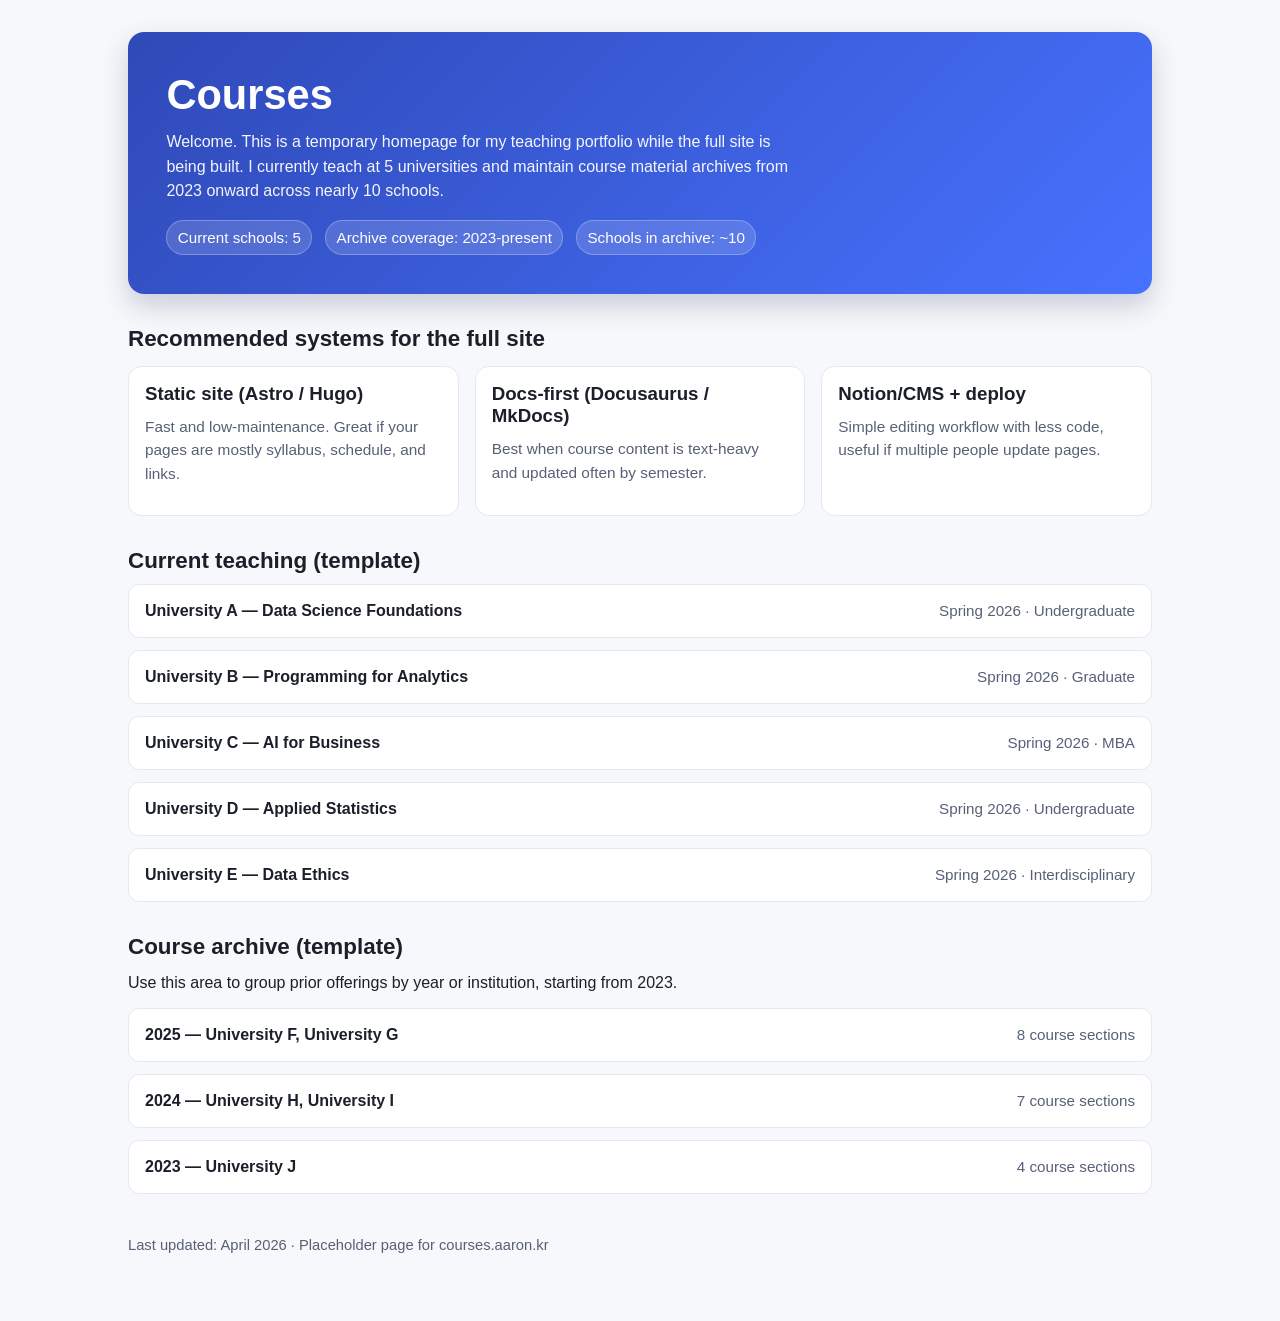
==== index.html @ be7c3bc1 "feat: add basic courses homepage placeholder Agent-Logs-Url: https://github.com/aaron-kr/courses.aar" ====
<!doctype html>
<html lang="en">
<head>
  <meta charset="utf-8" />
  <meta name="viewport" content="width=device-width, initial-scale=1" />
  <title>Courses | Aaron</title>
  <style>
    :root {
      --bg: #f7f8fb;
      --card: #ffffff;
      --text: #1b1f2a;
      --muted: #576076;
      --accent: #3455db;
      --border: #e4e8f1;
    }

    * { box-sizing: border-box; }

    body {
      margin: 0;
      font-family: Inter, -apple-system, BlinkMacSystemFont, "Segoe UI", Roboto, sans-serif;
      background: var(--bg);
      color: var(--text);
      line-height: 1.55;
    }

    .container {
      width: min(1024px, 92%);
      margin: 0 auto;
      padding: 2rem 0 4rem;
    }

    .hero {
      background: linear-gradient(135deg, #2f49b7, #4772ff);
      color: #fff;
      border-radius: 1rem;
      padding: 2.4rem;
      box-shadow: 0 12px 28px rgba(22, 35, 88, 0.2);
    }

    h1, h2, h3 { line-height: 1.2; margin: 0 0 0.6rem; }
    h1 { font-size: clamp(1.8rem, 4vw, 2.6rem); }
    h2 { margin-top: 2rem; font-size: 1.4rem; }
    p { margin: 0.4rem 0 0.8rem; }

    .hero p { max-width: 70ch; opacity: 0.95; }

    .meta {
      margin-top: 1rem;
      display: flex;
      flex-wrap: wrap;
      gap: 0.8rem;
      font-size: 0.95rem;
    }

    .badge {
      padding: 0.3rem 0.65rem;
      background: rgba(255, 255, 255, 0.15);
      border: 1px solid rgba(255, 255, 255, 0.25);
      border-radius: 999px;
    }

    .grid {
      display: grid;
      grid-template-columns: repeat(auto-fit, minmax(230px, 1fr));
      gap: 1rem;
      margin-top: 0.8rem;
    }

    .card {
      background: var(--card);
      border: 1px solid var(--border);
      border-radius: 0.85rem;
      padding: 1rem;
    }

    .card p { color: var(--muted); font-size: 0.96rem; }

    .course-list {
      list-style: none;
      margin: 0;
      padding: 0;
      display: grid;
      gap: 0.75rem;
    }

    .course-list li {
      padding: 0.85rem 1rem;
      border: 1px solid var(--border);
      border-radius: 0.7rem;
      background: #fff;
      display: flex;
      justify-content: space-between;
      gap: 0.8rem;
      flex-wrap: wrap;
    }

    .course-title {
      font-weight: 600;
      color: var(--text);
    }

    .course-meta {
      color: var(--muted);
      font-size: 0.95rem;
    }

    footer {
      margin-top: 2.5rem;
      color: var(--muted);
      font-size: 0.92rem;
    }
  </style>
</head>
<body>
  <main class="container">
    <section class="hero">
      <h1>Courses</h1>
      <p>
        Welcome. This is a temporary homepage for my teaching portfolio while the full site is being built.
        I currently teach at 5 universities and maintain course material archives from 2023 onward across nearly 10 schools.
      </p>
      <div class="meta" aria-label="Site summary">
        <span class="badge">Current schools: 5</span>
        <span class="badge">Archive coverage: 2023-present</span>
        <span class="badge">Schools in archive: ~10</span>
      </div>
    </section>

    <section>
      <h2>Recommended systems for the full site</h2>
      <div class="grid">
        <article class="card">
          <h3>Static site (Astro / Hugo)</h3>
          <p>Fast and low-maintenance. Great if your pages are mostly syllabus, schedule, and links.</p>
        </article>
        <article class="card">
          <h3>Docs-first (Docusaurus / MkDocs)</h3>
          <p>Best when course content is text-heavy and updated often by semester.</p>
        </article>
        <article class="card">
          <h3>Notion/CMS + deploy</h3>
          <p>Simple editing workflow with less code, useful if multiple people update pages.</p>
        </article>
      </div>
    </section>

    <section>
      <h2>Current teaching (template)</h2>
      <ul class="course-list">
        <li>
          <div class="course-title">University A — Data Science Foundations</div>
          <div class="course-meta">Spring 2026 · Undergraduate</div>
        </li>
        <li>
          <div class="course-title">University B — Programming for Analytics</div>
          <div class="course-meta">Spring 2026 · Graduate</div>
        </li>
        <li>
          <div class="course-title">University C — AI for Business</div>
          <div class="course-meta">Spring 2026 · MBA</div>
        </li>
        <li>
          <div class="course-title">University D — Applied Statistics</div>
          <div class="course-meta">Spring 2026 · Undergraduate</div>
        </li>
        <li>
          <div class="course-title">University E — Data Ethics</div>
          <div class="course-meta">Spring 2026 · Interdisciplinary</div>
        </li>
      </ul>
    </section>

    <section>
      <h2>Course archive (template)</h2>
      <p>Use this area to group prior offerings by year or institution, starting from 2023.</p>
      <ul class="course-list">
        <li>
          <div class="course-title">2025 — University F, University G</div>
          <div class="course-meta">8 course sections</div>
        </li>
        <li>
          <div class="course-title">2024 — University H, University I</div>
          <div class="course-meta">7 course sections</div>
        </li>
        <li>
          <div class="course-title">2023 — University J</div>
          <div class="course-meta">4 course sections</div>
        </li>
      </ul>
    </section>

    <footer>
      Last updated: April 2026 · Placeholder page for courses.aaron.kr
    </footer>
  </main>
</body>
</html>
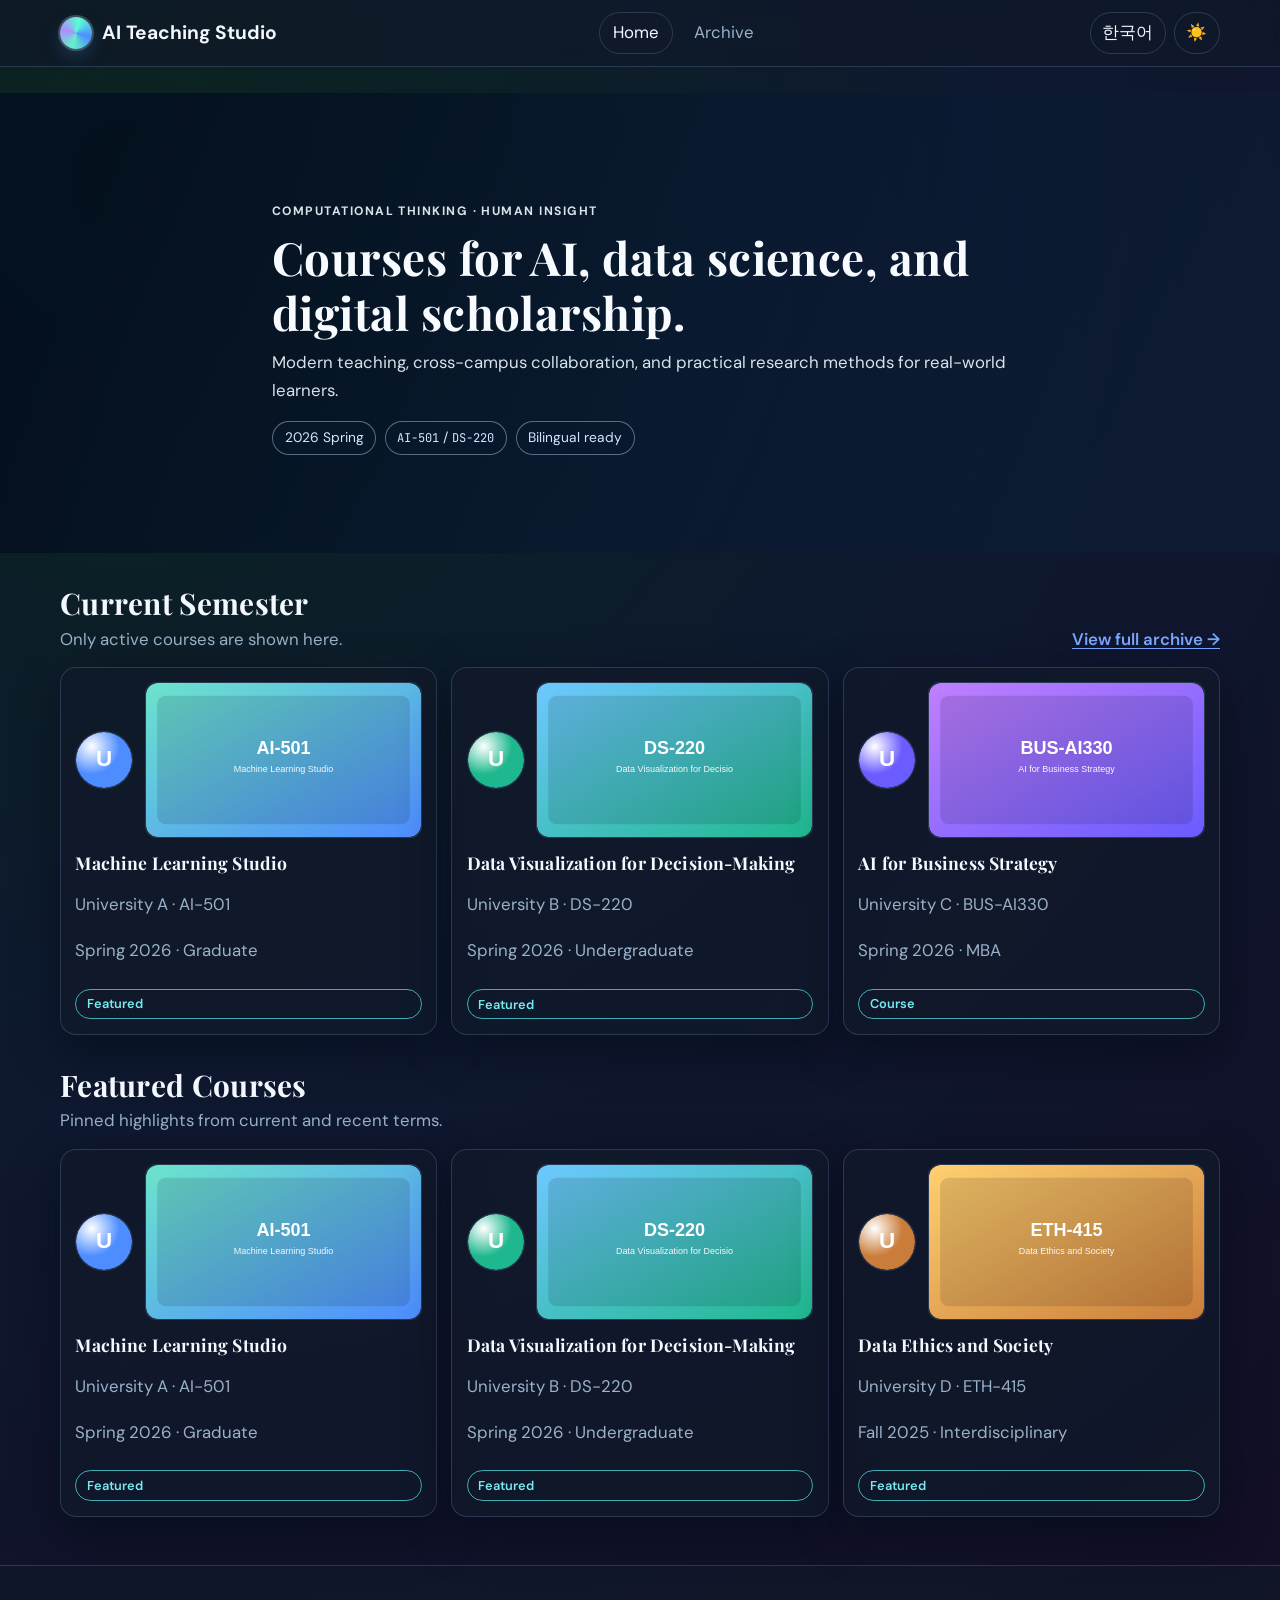
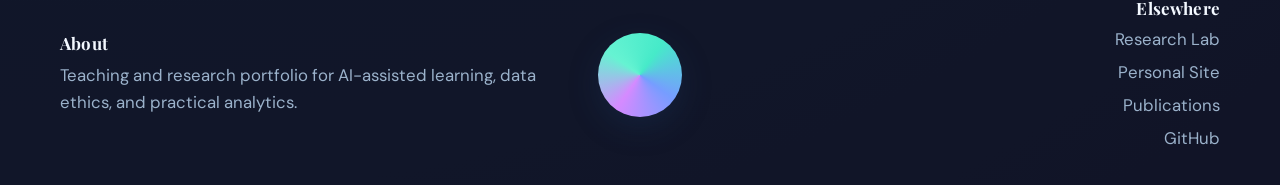
==== commit e561c2b6: "Redesign homepage hero, course layouts, mobile nav, and footer alignment Agent-Logs-Url: https://git" ====
--- a/index.html
+++ b/index.html
@@ -3,196 +3,98 @@
 <head>
   <meta charset="utf-8" />
   <meta name="viewport" content="width=device-width, initial-scale=1" />
-  <title>Courses | Aaron</title>
-  <style>
-    :root {
-      --bg: #f7f8fb;
-      --card: #ffffff;
-      --text: #1b1f2a;
-      --muted: #576076;
-      --accent: #3455db;
-      --border: #e4e8f1;
-    }
+  <title>AI Teaching Studio · Home</title>
+  <link rel="preconnect" href="https://fonts.googleapis.com" />
+  <link rel="preconnect" href="https://fonts.gstatic.com" crossorigin />
+  <link href="https://fonts.googleapis.com/css2?family=DM+Sans:wght@400;500;700&family=JetBrains+Mono:wght@400;600&family=Playfair+Display:wght@600;700&family=Pretendard:wght@400;500;700&display=swap" rel="stylesheet" />
+  <link rel="stylesheet" href="./styles.css" />
+</head>
+<body data-page="home" data-title-en="AI Teaching Studio · Home" data-title-ko="AI Teaching Studio · 홈">
+  <header class="site-header">
+    <div class="container nav-shell">
+      <a class="brand" href="./index.html" aria-label="Home">
+        <span class="logo-orb" aria-hidden="true"></span>
+        <span class="brand-text">AI Teaching Studio</span>
+      </a>
+      <button id="nav-toggle" class="nav-toggle" type="button" aria-expanded="false" aria-controls="primary-nav">
+        ☰ <span data-en="Menu" data-ko="메뉴">Menu</span>
+      </button>
+      <nav id="primary-nav" class="nav-menu" aria-label="Primary navigation">
+        <a class="is-active" href="./index.html" data-en="Home" data-ko="홈">Home</a>
+        <a href="./archive.html" data-en="Archive" data-ko="아카이브">Archive</a>
+      </nav>
+      <div class="toggles">
+        <button id="lang-toggle" class="icon-btn" type="button" aria-label="Toggle language">한국어</button>
+        <button id="theme-toggle" class="icon-btn" type="button" aria-label="Toggle color theme">🌙</button>
+      </div>
+    </div>
+  </header>
 
-    * { box-sizing: border-box; }
-
-    body {
-      margin: 0;
-      font-family: Inter, -apple-system, BlinkMacSystemFont, "Segoe UI", Roboto, sans-serif;
-      background: var(--bg);
-      color: var(--text);
-      line-height: 1.55;
-    }
-
-    .container {
-      width: min(1024px, 92%);
-      margin: 0 auto;
-      padding: 2rem 0 4rem;
-    }
-
-    .hero {
-      background: linear-gradient(135deg, #2f49b7, #4772ff);
-      color: #fff;
-      border-radius: 1rem;
-      padding: 2.4rem;
-      box-shadow: 0 12px 28px rgba(22, 35, 88, 0.2);
-    }
-
-    h1, h2, h3 { line-height: 1.2; margin: 0 0 0.6rem; }
-    h1 { font-size: clamp(1.8rem, 4vw, 2.6rem); }
-    h2 { margin-top: 2rem; font-size: 1.4rem; }
-    p { margin: 0.4rem 0 0.8rem; }
-
-    .hero p { max-width: 70ch; opacity: 0.95; }
-
-    .meta {
-      margin-top: 1rem;
-      display: flex;
-      flex-wrap: wrap;
-      gap: 0.8rem;
-      font-size: 0.95rem;
-    }
-
-    .badge {
-      padding: 0.3rem 0.65rem;
-      background: rgba(255, 255, 255, 0.15);
-      border: 1px solid rgba(255, 255, 255, 0.25);
-      border-radius: 999px;
-    }
-
-    .grid {
-      display: grid;
-      grid-template-columns: repeat(auto-fit, minmax(230px, 1fr));
-      gap: 1rem;
-      margin-top: 0.8rem;
-    }
-
-    .card {
-      background: var(--card);
-      border: 1px solid var(--border);
-      border-radius: 0.85rem;
-      padding: 1rem;
-    }
-
-    .card p { color: var(--muted); font-size: 0.96rem; }
-
-    .course-list {
-      list-style: none;
-      margin: 0;
-      padding: 0;
-      display: grid;
-      gap: 0.75rem;
-    }
-
-    .course-list li {
-      padding: 0.85rem 1rem;
-      border: 1px solid var(--border);
-      border-radius: 0.7rem;
-      background: #fff;
-      display: flex;
-      justify-content: space-between;
-      gap: 0.8rem;
-      flex-wrap: wrap;
-    }
-
-    .course-title {
-      font-weight: 600;
-      color: var(--text);
-    }
-
-    .course-meta {
-      color: var(--muted);
-      font-size: 0.95rem;
-    }
-
-    footer {
-      margin-top: 2.5rem;
-      color: var(--muted);
-      font-size: 0.92rem;
-    }
-  </style>
-</head>
-<body>
-  <main class="container">
-    <section class="hero">
-      <h1>Courses</h1>
-      <p>
-        Welcome. This is a temporary homepage for my teaching portfolio while the full site is being built.
-        I currently teach at 5 universities and maintain course material archives from 2023 onward across nearly 10 schools.
-      </p>
-      <div class="meta" aria-label="Site summary">
-        <span class="badge">Current schools: 5</span>
-        <span class="badge">Archive coverage: 2023-present</span>
-        <span class="badge">Schools in archive: ~10</span>
+  <main>
+    <section class="hero hero-home">
+      <div class="container hero-copy">
+        <p class="eyebrow" data-en="Computational Thinking · Human Insight" data-ko="계산적 사고 · 인간 중심 통찰">Computational Thinking · Human Insight</p>
+        <h1 data-en="Courses for AI, data science, and digital scholarship." data-ko="AI, 데이터 사이언스, 디지털 학문을 위한 강의.">
+          Courses for AI, data science, and digital scholarship.
+        </h1>
+        <p data-en="Modern teaching, cross-campus collaboration, and practical research methods for real-world learners."
+           data-ko="현대적 수업 설계, 캠퍼스 간 협업, 실전형 연구 방법을 기반으로 학습자를 위한 수업을 제공합니다.">
+          Modern teaching, cross-campus collaboration, and practical research methods for real-world learners.
+        </p>
+        <div class="badge-row" aria-label="Site summary">
+          <span class="badge">2026 Spring</span>
+          <span class="badge"><code>AI-501</code> / <code>DS-220</code></span>
+          <span class="badge" data-en="Bilingual ready" data-ko="한·영 지원">Bilingual ready</span>
+        </div>
       </div>
     </section>
 
-    <section>
-      <h2>Recommended systems for the full site</h2>
-      <div class="grid">
-        <article class="card">
-          <h3>Static site (Astro / Hugo)</h3>
-          <p>Fast and low-maintenance. Great if your pages are mostly syllabus, schedule, and links.</p>
-        </article>
-        <article class="card">
-          <h3>Docs-first (Docusaurus / MkDocs)</h3>
-          <p>Best when course content is text-heavy and updated often by semester.</p>
-        </article>
-        <article class="card">
-          <h3>Notion/CMS + deploy</h3>
-          <p>Simple editing workflow with less code, useful if multiple people update pages.</p>
-        </article>
+    <div class="container">
+    <section class="section-head">
+      <div>
+        <h2 data-en="Current Semester" data-ko="이번 학기 강의">Current Semester</h2>
+        <p data-en="Only active courses are shown here." data-ko="현재 운영 중인 강의만 표시합니다.">Only active courses are shown here.</p>
+      </div>
+      <a class="text-link" href="./archive.html" data-en="View full archive →" data-ko="전체 아카이브 보기 →">View full archive →</a>
+    </section>
+    <section id="current-courses" class="course-grid" aria-live="polite"></section>
+
+    <section class="section-head">
+      <div>
+        <h2 data-en="Featured Courses" data-ko="추천 강의">Featured Courses</h2>
+        <p data-en="Pinned highlights from current and recent terms." data-ko="현재/최근 학기에서 추천으로 고정한 강의입니다.">
+          Pinned highlights from current and recent terms.
+        </p>
       </div>
     </section>
+    <section id="featured-courses" class="course-grid" aria-live="polite"></section>
+    </div>
+  </main>
 
-    <section>
-      <h2>Current teaching (template)</h2>
-      <ul class="course-list">
-        <li>
-          <div class="course-title">University A — Data Science Foundations</div>
-          <div class="course-meta">Spring 2026 · Undergraduate</div>
-        </li>
-        <li>
-          <div class="course-title">University B — Programming for Analytics</div>
-          <div class="course-meta">Spring 2026 · Graduate</div>
-        </li>
-        <li>
-          <div class="course-title">University C — AI for Business</div>
-          <div class="course-meta">Spring 2026 · MBA</div>
-        </li>
-        <li>
-          <div class="course-title">University D — Applied Statistics</div>
-          <div class="course-meta">Spring 2026 · Undergraduate</div>
-        </li>
-        <li>
-          <div class="course-title">University E — Data Ethics</div>
-          <div class="course-meta">Spring 2026 · Interdisciplinary</div>
-        </li>
-      </ul>
-    </section>
+  <footer class="site-footer">
+    <div class="container footer-grid">
+      <div>
+        <h3 data-en="About" data-ko="소개">About</h3>
+        <p data-en="Teaching and research portfolio for AI-assisted learning, data ethics, and practical analytics."
+           data-ko="AI 기반 학습, 데이터 윤리, 실무 분석을 위한 강의·연구 포트폴리오입니다.">
+          Teaching and research portfolio for AI-assisted learning, data ethics, and practical analytics.
+        </p>
+      </div>
+      <div class="footer-center">
+        <span class="footer-logo" aria-hidden="true"></span>
+      </div>
+      <div class="footer-end">
+        <h3 data-en="Elsewhere" data-ko="링크">Elsewhere</h3>
+        <ul class="footer-links">
+          <li><a href="#" rel="noopener" data-en="Research Lab" data-ko="연구실">Research Lab</a></li>
+          <li><a href="#" rel="noopener" data-en="Personal Site" data-ko="개인 사이트">Personal Site</a></li>
+          <li><a href="#" rel="noopener" data-en="Publications" data-ko="논문·출판">Publications</a></li>
+          <li><a href="#" rel="noopener" data-en="GitHub" data-ko="깃허브">GitHub</a></li>
+        </ul>
+      </div>
+    </div>
+  </footer>
 
-    <section>
-      <h2>Course archive (template)</h2>
-      <p>Use this area to group prior offerings by year or institution, starting from 2023.</p>
-      <ul class="course-list">
-        <li>
-          <div class="course-title">2025 — University F, University G</div>
-          <div class="course-meta">8 course sections</div>
-        </li>
-        <li>
-          <div class="course-title">2024 — University H, University I</div>
-          <div class="course-meta">7 course sections</div>
-        </li>
-        <li>
-          <div class="course-title">2023 — University J</div>
-          <div class="course-meta">4 course sections</div>
-        </li>
-      </ul>
-    </section>
-
-    <footer>
-      Last updated: April 2026 · Placeholder page for courses.aaron.kr
-    </footer>
-  </main>
+  <script src="./app.js"></script>
 </body>
 </html>
--- a/styles.css
+++ b/styles.css
@@ -0,0 +1,512 @@
+:root {
+  --bg: #eef3f4;
+  --bg-radial: radial-gradient(circle at 10% 20%, #d9fff5 0, #eff7ff 35%, #f8f6ff 100%);
+  --surface: rgba(255, 255, 255, 0.75);
+  --surface-strong: #ffffff;
+  --text: #102026;
+  --muted: #4c6073;
+  --border: rgba(84, 112, 138, 0.22);
+  --accent: #1ccfb0;
+  --accent-2: #4d8dff;
+  --shadow: 0 16px 42px rgba(29, 61, 104, 0.15);
+}
+
+*,
+*::before,
+*::after {
+  box-sizing: border-box;
+}
+
+html[data-theme="dark"] {
+  --bg: #091119;
+  --bg-radial: radial-gradient(circle at 10% 10%, #0a2420 0, #0e1930 45%, #130d24 100%);
+  --surface: rgba(17, 25, 42, 0.72);
+  --surface-strong: #10182a;
+  --text: #f3f8ff;
+  --muted: #9bb2cb;
+  --border: rgba(132, 164, 209, 0.24);
+  --accent: #47e0c2;
+  --accent-2: #7ca6ff;
+  --shadow: 0 16px 48px rgba(2, 6, 18, 0.45);
+}
+
+html,
+body {
+  margin: 0;
+  min-height: 100%;
+}
+
+body {
+  font-family: "DM Sans", "Pretendard", -apple-system, BlinkMacSystemFont, "Segoe UI", sans-serif;
+  font-size: clamp(0.95rem, 0.34vw + 0.9rem, 1.05rem);
+  line-height: 1.65;
+  background: var(--bg-radial), var(--bg);
+  color: var(--text);
+}
+
+body.lang-ko {
+  font-family: "Pretendard", "DM Sans", -apple-system, BlinkMacSystemFont, "Segoe UI", sans-serif;
+}
+
+h1,
+h2,
+h3 {
+  margin: 0;
+  font-family: "Playfair Display", "Pretendard", serif;
+  letter-spacing: 0.01em;
+  line-height: 1.2;
+}
+
+code {
+  font-family: "JetBrains Mono", ui-monospace, SFMono-Regular, Menlo, monospace;
+  font-size: 0.88em;
+}
+
+a {
+  color: inherit;
+}
+
+.container {
+  width: min(1160px, 92%);
+  margin: 0 auto;
+}
+
+.site-header {
+  position: sticky;
+  top: 0;
+  z-index: 10;
+  backdrop-filter: blur(9px);
+  border-bottom: 1px solid var(--border);
+  background: color-mix(in hsl, var(--surface) 88%, transparent);
+}
+
+.nav-shell {
+  display: flex;
+  align-items: center;
+  justify-content: space-between;
+  gap: 1rem;
+  padding: 0.75rem 0;
+  position: relative;
+}
+
+.brand {
+  display: inline-flex;
+  align-items: center;
+  gap: 0.65rem;
+  text-decoration: none;
+}
+
+.logo-orb {
+  width: 2rem;
+  aspect-ratio: 1;
+  border-radius: 50%;
+  background: conic-gradient(from 15deg, #58ffd4, #4d8dff, #64f2ca, #ad8dff, #58ffd4);
+  box-shadow: 0 0 0 2px rgba(255, 255, 255, 0.2), 0 8px 16px rgba(49, 88, 141, 0.4);
+}
+
+.brand-text {
+  font-weight: 700;
+  font-size: clamp(1rem, 0.5vw + 0.95rem, 1.2rem);
+}
+
+.nav-menu {
+  display: inline-flex;
+  gap: 0.45rem;
+}
+
+.nav-toggle {
+  display: none;
+  border: 1px solid var(--border);
+  background: var(--surface);
+  color: var(--text);
+  border-radius: 999px;
+  padding: 0.38rem 0.8rem;
+  font: inherit;
+  cursor: pointer;
+}
+
+.nav-menu a {
+  text-decoration: none;
+  border-radius: 999px;
+  border: 1px solid transparent;
+  padding: 0.38rem 0.8rem;
+  color: var(--muted);
+}
+
+.nav-menu a.is-active,
+.nav-menu a:hover {
+  border-color: var(--border);
+  color: var(--text);
+  background: var(--surface);
+}
+
+.toggles {
+  display: inline-flex;
+  gap: 0.5rem;
+}
+
+.icon-btn {
+  border: 1px solid var(--border);
+  background: var(--surface);
+  color: var(--text);
+  border-radius: 999px;
+  padding: 0.4rem 0.72rem;
+  font: inherit;
+  cursor: pointer;
+}
+
+.hero-copy {
+  padding: clamp(1.3rem, 2.5vw, 2.1rem);
+  max-width: 800px;
+  position: relative;
+  z-index: 1;
+}
+
+.hero {
+  margin-top: clamp(1rem, 2.6vw, 1.6rem);
+  width: 100%;
+  min-height: clamp(280px, 46vw, 460px);
+  display: flex;
+  align-items: center;
+  color: #f7fbff;
+  position: relative;
+  overflow: hidden;
+}
+
+.hero::before {
+  content: "";
+  position: absolute;
+  inset: 0;
+  background: linear-gradient(112deg, rgba(4, 15, 30, 0.88) 10%, rgba(8, 25, 52, 0.64) 52%, rgba(16, 39, 67, 0.35) 100%);
+}
+
+.hero-home {
+  background:
+    linear-gradient(0deg, rgba(0, 0, 0, 0.1), rgba(0, 0, 0, 0.1)),
+    url("https://images.unsplash.com/photo-1516321497487-e288fb19713f?auto=format&fit=crop&w=1800&q=80") center / cover no-repeat;
+}
+
+.hero-archive {
+  background:
+    linear-gradient(0deg, rgba(0, 0, 0, 0.1), rgba(0, 0, 0, 0.1)),
+    url("https://images.unsplash.com/photo-1523050854058-8df90110c9f1?auto=format&fit=crop&w=1800&q=80") center / cover no-repeat;
+}
+
+.hero-copy h1 {
+  margin-top: 0.4rem;
+  font-size: clamp(1.8rem, 2.2vw + 1.1rem, 3.05rem);
+}
+
+.hero-copy p {
+  margin: 0.6rem 0 0;
+  color: rgba(238, 248, 255, 0.9);
+}
+
+.eyebrow {
+  display: inline-block;
+  letter-spacing: 0.12em;
+  text-transform: uppercase;
+  font-weight: 700;
+  font-size: 0.76rem;
+  color: #9ec8ff;
+}
+
+.badge-row {
+  margin-top: 1rem;
+  display: flex;
+  flex-wrap: wrap;
+  gap: 0.55rem;
+}
+
+.badge {
+  border: 1px solid rgba(204, 225, 255, 0.42);
+  border-radius: 999px;
+  padding: 0.3rem 0.72rem;
+  background: rgba(11, 25, 46, 0.45);
+  font-size: 0.86rem;
+  color: #d4e7ff;
+}
+
+.section-head {
+  margin-top: 2rem;
+  display: flex;
+  align-items: end;
+  justify-content: space-between;
+  gap: 1rem;
+}
+
+.section-head h2 {
+  font-size: clamp(1.3rem, 1.2vw + 0.9rem, 2rem);
+}
+
+.section-head p {
+  margin: 0.3rem 0 0;
+  color: var(--muted);
+}
+
+.text-link {
+  color: var(--accent-2);
+  font-weight: 600;
+  text-underline-offset: 0.2rem;
+}
+
+.course-grid {
+  margin-top: 0.85rem;
+  display: grid;
+  grid-template-columns: repeat(auto-fit, minmax(250px, 1fr));
+  gap: 0.9rem;
+}
+
+.course-card {
+  border: 1px solid var(--border);
+  border-radius: 1rem;
+  background: var(--surface);
+  box-shadow: var(--shadow);
+  padding: 0.9rem;
+  display: grid;
+  gap: 0.8rem;
+}
+
+.course-media {
+  display: grid;
+  grid-template-columns: 58px 1fr;
+  gap: 0.72rem;
+  align-items: center;
+}
+
+.course-logo {
+  width: 58px;
+  height: 58px;
+  border-radius: 50%;
+  border: 1px solid var(--border);
+  object-fit: cover;
+  background: var(--surface-strong);
+}
+
+.course-thumb {
+  width: 100%;
+  aspect-ratio: 16 / 9;
+  object-fit: cover;
+  border-radius: 0.7rem;
+  border: 1px solid var(--border);
+}
+
+.course-card h3 {
+  margin-top: 0.1rem;
+  font-size: 1.1rem;
+}
+
+.course-card p {
+  margin: 0.32rem 0 0;
+  color: var(--muted);
+}
+
+.pill {
+  display: inline-block;
+  margin-top: 0.7rem;
+  border-radius: 999px;
+  padding: 0.24rem 0.65rem;
+  border: 1px solid color-mix(in hsl, var(--accent) 70%, var(--border));
+  color: color-mix(in hsl, var(--accent) 68%, var(--text));
+  font-size: 0.8rem;
+  font-weight: 600;
+}
+
+.archive-list {
+  margin-top: 0.85rem;
+  display: grid;
+  gap: 0.85rem;
+}
+
+.archive-row {
+  display: grid;
+  grid-template-columns: 72px 170px 1fr auto;
+  gap: 0.9rem;
+  align-items: center;
+  border: 1px solid var(--border);
+  border-radius: 1rem;
+  background: var(--surface);
+  box-shadow: var(--shadow);
+  padding: 0.72rem 0.85rem;
+}
+
+.archive-logo {
+  width: 62px;
+  height: 62px;
+  object-fit: cover;
+  border-radius: 999px;
+  border: 1px solid var(--border);
+}
+
+.archive-thumb {
+  width: 100%;
+  max-width: 170px;
+  aspect-ratio: 4 / 3;
+  object-fit: cover;
+  border-radius: 0.75rem;
+  border: 1px solid var(--border);
+}
+
+.archive-main h3 {
+  font-size: 1.05rem;
+}
+
+.archive-main p {
+  margin: 0.22rem 0 0;
+  color: var(--muted);
+}
+
+.site-footer {
+  margin-top: 3rem;
+  border-top: 1px solid var(--border);
+  background: color-mix(in hsl, var(--surface) 84%, transparent);
+}
+
+.footer-grid {
+  display: grid;
+  grid-template-columns: 1fr auto 1fr;
+  align-items: center;
+  gap: 1.2rem;
+  padding: 2rem 0;
+}
+
+.footer-grid h3 {
+  margin-bottom: 0.5rem;
+  font-size: 1.06rem;
+}
+
+.footer-grid p {
+  margin: 0;
+  color: var(--muted);
+}
+
+.footer-center {
+  display: flex;
+  align-items: center;
+  justify-content: center;
+}
+
+.footer-logo {
+  width: 5.3rem;
+  aspect-ratio: 1;
+  border-radius: 999px;
+  background: conic-gradient(from 35deg, #46eac9, #769dff, #d58aff, #66f3d2, #46eac9);
+  box-shadow: 0 10px 30px rgba(29, 61, 104, 0.28);
+}
+
+.footer-links {
+  list-style: none;
+  padding: 0;
+  margin: 0;
+  display: grid;
+  gap: 0.33rem;
+}
+
+.footer-end {
+  justify-self: end;
+  text-align: right;
+}
+
+.footer-links a {
+  color: var(--muted);
+  text-decoration: none;
+}
+
+.footer-links a:hover {
+  color: var(--text);
+}
+
+@media (max-width: 960px) {
+  .footer-grid {
+    grid-template-columns: 1fr;
+    text-align: center;
+  }
+
+  .footer-end {
+    justify-self: center;
+    text-align: center;
+  }
+
+  .footer-links {
+    justify-content: center;
+  }
+
+  .archive-row {
+    grid-template-columns: 64px 120px 1fr;
+  }
+
+  .archive-row .pill {
+    justify-self: start;
+    grid-column: 2 / -1;
+  }
+}
+
+@media (max-width: 680px) {
+  .nav-shell {
+    display: grid;
+    grid-template-columns: 1fr auto auto;
+    align-items: center;
+    gap: 0.55rem;
+  }
+
+  .brand {
+    min-width: 0;
+  }
+
+  .brand-text {
+    white-space: nowrap;
+    overflow: hidden;
+    text-overflow: ellipsis;
+  }
+
+  .nav-toggle {
+    display: inline-flex;
+    align-items: center;
+    gap: 0.28rem;
+  }
+
+  .nav-menu {
+    display: none;
+    width: 100%;
+    grid-column: 1 / -1;
+    flex-direction: column;
+    align-items: stretch;
+    padding: 0.3rem 0 0.15rem;
+  }
+
+  .nav-menu.is-open {
+    display: flex;
+  }
+
+  .nav-menu a {
+    border-radius: 0.6rem;
+    padding: 0.55rem 0.7rem;
+  }
+
+  .toggles {
+    justify-self: end;
+  }
+
+  .section-head {
+    flex-direction: column;
+    align-items: flex-start;
+  }
+
+  .hero {
+    min-height: 240px;
+  }
+
+  .archive-row {
+    grid-template-columns: 1fr;
+    gap: 0.65rem;
+  }
+
+  .archive-logo {
+    width: 52px;
+    height: 52px;
+  }
+
+  .archive-thumb {
+    max-width: none;
+  }
+}
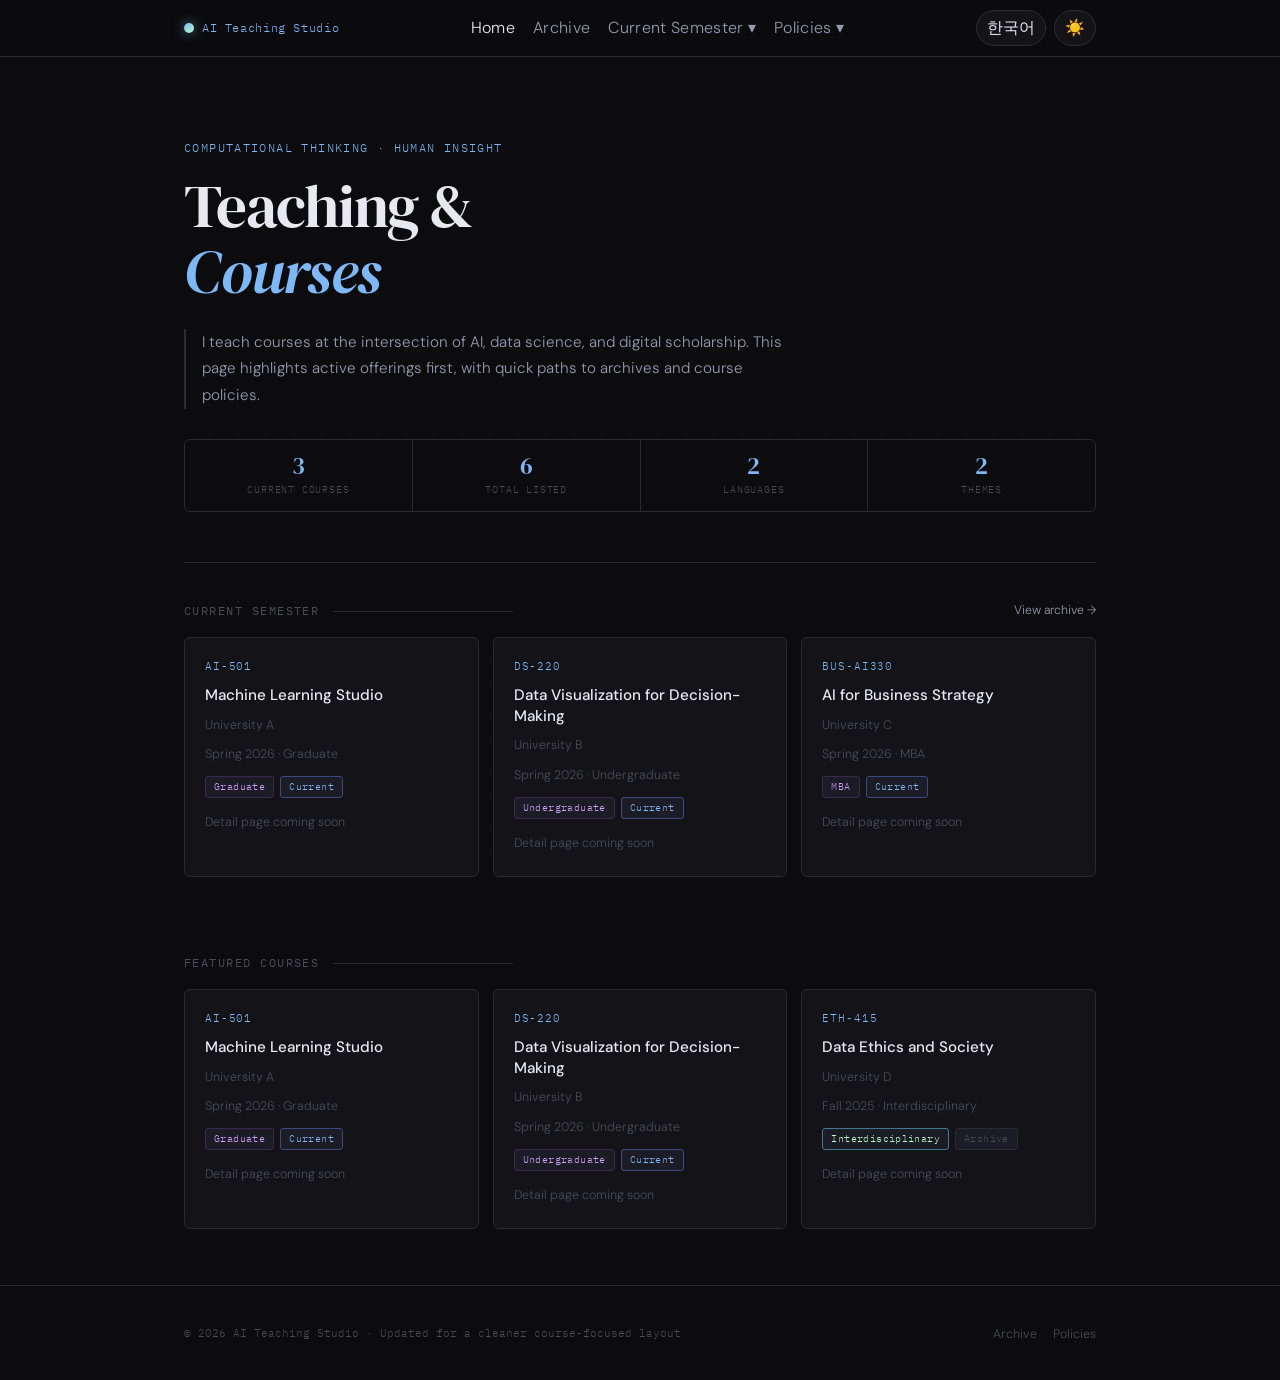
==== commit 84de011f: "feat: restyle site to match courses design and add dropdown navigation Agent-Logs-Url: https://githu" ====
--- a/index.html
+++ b/index.html
@@ -6,23 +6,40 @@
   <title>AI Teaching Studio · Home</title>
   <link rel="preconnect" href="https://fonts.googleapis.com" />
   <link rel="preconnect" href="https://fonts.gstatic.com" crossorigin />
-  <link href="https://fonts.googleapis.com/css2?family=DM+Sans:wght@400;500;700&family=JetBrains+Mono:wght@400;600&family=Playfair+Display:wght@600;700&family=Pretendard:wght@400;500;700&display=swap" rel="stylesheet" />
+  <link href="https://fonts.googleapis.com/css2?family=DM+Sans:wght@300;400;500&family=DM+Serif+Display:ital@0;1&family=IBM+Plex+Mono:wght@400;500&family=Pretendard:wght@400;500;700&display=swap" rel="stylesheet" />
   <link rel="stylesheet" href="./styles.css" />
 </head>
 <body data-page="home" data-title-en="AI Teaching Studio · Home" data-title-ko="AI Teaching Studio · 홈">
   <header class="site-header">
-    <div class="container nav-shell">
+    <div class="nav-shell">
       <a class="brand" href="./index.html" aria-label="Home">
         <span class="logo-orb" aria-hidden="true"></span>
         <span class="brand-text">AI Teaching Studio</span>
       </a>
+
       <button id="nav-toggle" class="nav-toggle" type="button" aria-expanded="false" aria-controls="primary-nav">
         ☰ <span data-en="Menu" data-ko="메뉴">Menu</span>
       </button>
+
       <nav id="primary-nav" class="nav-menu" aria-label="Primary navigation">
-        <a class="is-active" href="./index.html" data-en="Home" data-ko="홈">Home</a>
-        <a href="./archive.html" data-en="Archive" data-ko="아카이브">Archive</a>
+        <a class="nav-link is-active" href="./index.html" data-en="Home" data-ko="홈">Home</a>
+        <a class="nav-link" href="./archive.html" data-en="Archive" data-ko="아카이브">Archive</a>
+
+        <div class="dropdown" data-dropdown>
+          <button class="dropdown-toggle" type="button" aria-expanded="false" data-en="Current Semester ▾" data-ko="이번 학기 ▾">Current Semester ▾</button>
+          <div id="current-courses-dropdown" class="dropdown-menu" role="menu" aria-label="Current semester courses"></div>
+        </div>
+
+        <div class="dropdown" data-dropdown>
+          <button class="dropdown-toggle" type="button" aria-expanded="false" data-en="Policies ▾" data-ko="정책 ▾">Policies ▾</button>
+          <div class="dropdown-menu" role="menu" aria-label="Policies links">
+            <a href="./policies.html#chatgpt-policy" data-en="ChatGPT Use" data-ko="ChatGPT 사용">ChatGPT Use</a>
+            <a href="./policies.html#test-policy" data-en="Tests & Exams" data-ko="시험 정책">Tests & Exams</a>
+            <a href="./policies.html#assignment-policy" data-en="Assignments" data-ko="과제 정책">Assignments</a>
+          </div>
+        </div>
       </nav>
+
       <div class="toggles">
         <button id="lang-toggle" class="icon-btn" type="button" aria-label="Toggle language">한국어</button>
         <button id="theme-toggle" class="icon-btn" type="button" aria-label="Toggle color theme">🌙</button>
@@ -30,68 +47,55 @@
     </div>
   </header>
 
-  <main>
-    <section class="hero hero-home">
-      <div class="container hero-copy">
-        <p class="eyebrow" data-en="Computational Thinking · Human Insight" data-ko="계산적 사고 · 인간 중심 통찰">Computational Thinking · Human Insight</p>
-        <h1 data-en="Courses for AI, data science, and digital scholarship." data-ko="AI, 데이터 사이언스, 디지털 학문을 위한 강의.">
-          Courses for AI, data science, and digital scholarship.
-        </h1>
-        <p data-en="Modern teaching, cross-campus collaboration, and practical research methods for real-world learners."
-           data-ko="현대적 수업 설계, 캠퍼스 간 협업, 실전형 연구 방법을 기반으로 학습자를 위한 수업을 제공합니다.">
-          Modern teaching, cross-campus collaboration, and practical research methods for real-world learners.
-        </p>
-        <div class="badge-row" aria-label="Site summary">
-          <span class="badge">2026 Spring</span>
-          <span class="badge"><code>AI-501</code> / <code>DS-220</code></span>
-          <span class="badge" data-en="Bilingual ready" data-ko="한·영 지원">Bilingual ready</span>
+  <main class="wrap">
+    <header class="hero">
+      <p class="eyebrow" data-en="Computational Thinking · Human Insight" data-ko="계산적 사고 · 인간 중심 통찰">Computational Thinking · Human Insight</p>
+      <h1 data-en="Teaching &amp;<br><em>Courses</em>" data-ko="강의 &amp;<br><em>코스</em>">Teaching &amp;<br><em>Courses</em></h1>
+      <p class="hero-desc" data-en="I teach courses at the intersection of AI, data science, and digital scholarship. This page highlights active offerings first, with quick paths to archives and course policies."
+         data-ko="AI, 데이터 사이언스, 디지털 학문의 교차점에서 수업을 진행합니다. 이 페이지에서는 현재 운영 강의를 우선 제공하고, 아카이브 및 수업 정책으로 빠르게 이동할 수 있습니다.">
+        I teach courses at the intersection of AI, data science, and digital scholarship. This page highlights active offerings first, with quick paths to archives and course policies.
+      </p>
+
+      <div class="stats-bar" aria-label="Site summary">
+        <div class="stat"><div class="stat-num">3</div><div class="stat-label" data-en="Current courses" data-ko="현재 강의">Current courses</div></div>
+        <div class="stat"><div class="stat-num">6</div><div class="stat-label" data-en="Total listed" data-ko="총 강의 수">Total listed</div></div>
+        <div class="stat"><div class="stat-num">2</div><div class="stat-label" data-en="Languages" data-ko="지원 언어">Languages</div></div>
+        <div class="stat"><div class="stat-num">2</div><div class="stat-label" data-en="Themes" data-ko="테마">Themes</div></div>
+      </div>
+    </header>
+
+    <section class="section">
+      <div class="section-head">
+        <div class="section-title">
+          <h2 data-en="Current Semester" data-ko="이번 학기 강의">Current Semester</h2>
+          <span class="section-line" aria-hidden="true"></span>
+        </div>
+        <a class="text-link" href="./archive.html" data-en="View archive →" data-ko="아카이브 보기 →">View archive →</a>
+      </div>
+      <section id="current-courses" class="course-grid" aria-live="polite"></section>
+    </section>
+
+    <section class="section">
+      <div class="section-head">
+        <div class="section-title">
+          <h2 data-en="Featured Courses" data-ko="추천 강의">Featured Courses</h2>
+          <span class="section-line" aria-hidden="true"></span>
         </div>
       </div>
+      <section id="featured-courses" class="course-grid" aria-live="polite"></section>
     </section>
-
-    <div class="container">
-    <section class="section-head">
-      <div>
-        <h2 data-en="Current Semester" data-ko="이번 학기 강의">Current Semester</h2>
-        <p data-en="Only active courses are shown here." data-ko="현재 운영 중인 강의만 표시합니다.">Only active courses are shown here.</p>
-      </div>
-      <a class="text-link" href="./archive.html" data-en="View full archive →" data-ko="전체 아카이브 보기 →">View full archive →</a>
-    </section>
-    <section id="current-courses" class="course-grid" aria-live="polite"></section>
-
-    <section class="section-head">
-      <div>
-        <h2 data-en="Featured Courses" data-ko="추천 강의">Featured Courses</h2>
-        <p data-en="Pinned highlights from current and recent terms." data-ko="현재/최근 학기에서 추천으로 고정한 강의입니다.">
-          Pinned highlights from current and recent terms.
-        </p>
-      </div>
-    </section>
-    <section id="featured-courses" class="course-grid" aria-live="polite"></section>
-    </div>
   </main>
 
   <footer class="site-footer">
-    <div class="container footer-grid">
-      <div>
-        <h3 data-en="About" data-ko="소개">About</h3>
-        <p data-en="Teaching and research portfolio for AI-assisted learning, data ethics, and practical analytics."
-           data-ko="AI 기반 학습, 데이터 윤리, 실무 분석을 위한 강의·연구 포트폴리오입니다.">
-          Teaching and research portfolio for AI-assisted learning, data ethics, and practical analytics.
-        </p>
-      </div>
-      <div class="footer-center">
-        <span class="footer-logo" aria-hidden="true"></span>
-      </div>
-      <div class="footer-end">
-        <h3 data-en="Elsewhere" data-ko="링크">Elsewhere</h3>
-        <ul class="footer-links">
-          <li><a href="#" rel="noopener" data-en="Research Lab" data-ko="연구실">Research Lab</a></li>
-          <li><a href="#" rel="noopener" data-en="Personal Site" data-ko="개인 사이트">Personal Site</a></li>
-          <li><a href="#" rel="noopener" data-en="Publications" data-ko="논문·출판">Publications</a></li>
-          <li><a href="#" rel="noopener" data-en="GitHub" data-ko="깃허브">GitHub</a></li>
-        </ul>
-      </div>
+    <div class="footer-grid">
+      <span class="footer-note" data-en="© 2026 AI Teaching Studio · Updated for a cleaner course-focused layout"
+            data-ko="© 2026 AI Teaching Studio · 강의 중심 레이아웃으로 업데이트됨">
+        © 2026 AI Teaching Studio · Updated for a cleaner course-focused layout
+      </span>
+      <ul class="footer-links">
+        <li><a href="./archive.html" data-en="Archive" data-ko="아카이브">Archive</a></li>
+        <li><a href="./policies.html" data-en="Policies" data-ko="정책">Policies</a></li>
+      </ul>
     </div>
   </footer>
 
--- a/styles.css
+++ b/styles.css
@@ -1,14 +1,30 @@
 :root {
-  --bg: #eef3f4;
-  --bg-radial: radial-gradient(circle at 10% 20%, #d9fff5 0, #eff7ff 35%, #f8f6ff 100%);
-  --surface: rgba(255, 255, 255, 0.75);
-  --surface-strong: #ffffff;
-  --text: #102026;
-  --muted: #4c6073;
-  --border: rgba(84, 112, 138, 0.22);
-  --accent: #1ccfb0;
-  --accent-2: #4d8dff;
-  --shadow: 0 16px 42px rgba(29, 61, 104, 0.15);
+  --bg: #0c0c0e;
+  --surface: #141418;
+  --surface-alt: #101014;
+  --border: #2a2a32;
+  --muted: #4a4a5a;
+  --text: #e8e8f0;
+  --sub: #9898b0;
+  --accent: #7eb8f7;
+  --accent-2: #b9fbc0;
+  --tag-bg: #1c1c26;
+  --radius: 6px;
+  --shadow: 0 10px 32px rgba(0, 0, 0, 0.35);
+}
+
+html[data-theme="light"] {
+  --bg: #f3f4f8;
+  --surface: #ffffff;
+  --surface-alt: #f8f8fc;
+  --border: #d9dbe6;
+  --muted: #8f95a8;
+  --text: #1f2330;
+  --sub: #5b6178;
+  --accent: #3d77d8;
+  --accent-2: #2f9d69;
+  --tag-bg: #f5f7fb;
+  --shadow: 0 8px 24px rgba(28, 34, 52, 0.08);
 }
 
 *,
@@ -17,101 +33,152 @@
   box-sizing: border-box;
 }
 
-html[data-theme="dark"] {
-  --bg: #091119;
-  --bg-radial: radial-gradient(circle at 10% 10%, #0a2420 0, #0e1930 45%, #130d24 100%);
-  --surface: rgba(17, 25, 42, 0.72);
-  --surface-strong: #10182a;
-  --text: #f3f8ff;
-  --muted: #9bb2cb;
-  --border: rgba(132, 164, 209, 0.24);
-  --accent: #47e0c2;
-  --accent-2: #7ca6ff;
-  --shadow: 0 16px 48px rgba(2, 6, 18, 0.45);
-}
-
-html,
+html {
+  scroll-behavior: smooth;
+}
+
 body {
   margin: 0;
-  min-height: 100%;
-}
-
-body {
-  font-family: "DM Sans", "Pretendard", -apple-system, BlinkMacSystemFont, "Segoe UI", sans-serif;
-  font-size: clamp(0.95rem, 0.34vw + 0.9rem, 1.05rem);
-  line-height: 1.65;
-  background: var(--bg-radial), var(--bg);
+  background: var(--bg);
   color: var(--text);
+  font-family: "DM Sans", "Pretendard", sans-serif;
+  font-weight: 300;
+  line-height: 1.6;
+  min-height: 100vh;
+  overflow-x: hidden;
 }
 
 body.lang-ko {
-  font-family: "Pretendard", "DM Sans", -apple-system, BlinkMacSystemFont, "Segoe UI", sans-serif;
-}
-
-h1,
-h2,
-h3 {
-  margin: 0;
-  font-family: "Playfair Display", "Pretendard", serif;
-  letter-spacing: 0.01em;
-  line-height: 1.2;
-}
-
-code {
-  font-family: "JetBrains Mono", ui-monospace, SFMono-Regular, Menlo, monospace;
-  font-size: 0.88em;
+  font-family: "Pretendard", "DM Sans", sans-serif;
+}
+
+body::before {
+  content: "";
+  position: fixed;
+  inset: 0;
+  background-image: radial-gradient(circle, color-mix(in hsl, var(--border) 65%, transparent) 1px, transparent 1px);
+  background-size: 28px 28px;
+  opacity: 0.5;
+  pointer-events: none;
+  z-index: 0;
 }
 
 a {
   color: inherit;
-}
-
-.container {
-  width: min(1160px, 92%);
-  margin: 0 auto;
 }
 
 .site-header {
   position: sticky;
   top: 0;
-  z-index: 10;
-  backdrop-filter: blur(9px);
+  z-index: 100;
   border-bottom: 1px solid var(--border);
-  background: color-mix(in hsl, var(--surface) 88%, transparent);
+  background: color-mix(in hsl, var(--bg) 90%, transparent);
+  backdrop-filter: blur(14px);
 }
 
 .nav-shell {
+  position: relative;
+  z-index: 1;
+  max-width: 960px;
+  margin: 0 auto;
+  padding: 0 24px;
+  height: 56px;
   display: flex;
   align-items: center;
   justify-content: space-between;
-  gap: 1rem;
-  padding: 0.75rem 0;
-  position: relative;
+  gap: 16px;
 }
 
 .brand {
   display: inline-flex;
   align-items: center;
-  gap: 0.65rem;
   text-decoration: none;
+  gap: 8px;
+  min-width: 0;
 }
 
 .logo-orb {
-  width: 2rem;
-  aspect-ratio: 1;
+  width: 10px;
+  height: 10px;
   border-radius: 50%;
-  background: conic-gradient(from 15deg, #58ffd4, #4d8dff, #64f2ca, #ad8dff, #58ffd4);
-  box-shadow: 0 0 0 2px rgba(255, 255, 255, 0.2), 0 8px 16px rgba(49, 88, 141, 0.4);
+  background: linear-gradient(135deg, var(--accent), var(--accent-2));
+  box-shadow: 0 0 12px color-mix(in hsl, var(--accent) 60%, transparent);
 }
 
 .brand-text {
-  font-weight: 700;
-  font-size: clamp(1rem, 0.5vw + 0.95rem, 1.2rem);
+  font-family: "IBM Plex Mono", monospace;
+  font-size: 0.78rem;
+  color: var(--accent);
+  letter-spacing: 0.05em;
+  white-space: nowrap;
+  overflow: hidden;
+  text-overflow: ellipsis;
 }
 
 .nav-menu {
-  display: inline-flex;
-  gap: 0.45rem;
+  display: flex;
+  align-items: center;
+  gap: 18px;
+}
+
+.nav-link,
+.dropdown-toggle {
+  font-size: 0.8rem;
+  color: var(--sub);
+  text-decoration: none;
+  letter-spacing: 0.02em;
+  transition: color 0.2s;
+  background: transparent;
+  border: 0;
+  padding: 0;
+  cursor: pointer;
+  font: inherit;
+}
+
+.nav-link:hover,
+.nav-link.is-active,
+.dropdown-toggle:hover,
+.dropdown.open .dropdown-toggle,
+.dropdown-toggle[aria-expanded="true"] {
+  color: var(--text);
+}
+
+.dropdown {
+  position: relative;
+}
+
+.dropdown-menu {
+  position: absolute;
+  top: calc(100% + 12px);
+  left: 0;
+  min-width: 240px;
+  display: none;
+  flex-direction: column;
+  gap: 2px;
+  border: 1px solid var(--border);
+  border-radius: var(--radius);
+  background: var(--surface);
+  box-shadow: var(--shadow);
+  padding: 8px;
+}
+
+.dropdown-menu a {
+  font-size: 0.76rem;
+  color: var(--sub);
+  text-decoration: none;
+  padding: 8px 10px;
+  border-radius: 4px;
+}
+
+.dropdown-menu a:hover {
+  background: var(--tag-bg);
+  color: var(--text);
+}
+
+.dropdown:hover .dropdown-menu,
+.dropdown:focus-within .dropdown-menu,
+.dropdown.open .dropdown-menu {
+  display: flex;
 }
 
 .nav-toggle {
@@ -120,29 +187,14 @@
   background: var(--surface);
   color: var(--text);
   border-radius: 999px;
-  padding: 0.38rem 0.8rem;
+  padding: 4px 12px;
+  cursor: pointer;
   font: inherit;
-  cursor: pointer;
-}
-
-.nav-menu a {
-  text-decoration: none;
-  border-radius: 999px;
-  border: 1px solid transparent;
-  padding: 0.38rem 0.8rem;
-  color: var(--muted);
-}
-
-.nav-menu a.is-active,
-.nav-menu a:hover {
-  border-color: var(--border);
-  color: var(--text);
-  background: var(--surface);
 }
 
 .toggles {
   display: inline-flex;
-  gap: 0.5rem;
+  gap: 8px;
 }
 
 .icon-btn {
@@ -150,363 +202,464 @@
   background: var(--surface);
   color: var(--text);
   border-radius: 999px;
-  padding: 0.4rem 0.72rem;
+  padding: 4px 10px;
   font: inherit;
   cursor: pointer;
 }
 
-.hero-copy {
-  padding: clamp(1.3rem, 2.5vw, 2.1rem);
-  max-width: 800px;
+.wrap {
   position: relative;
   z-index: 1;
+  max-width: 960px;
+  margin: 0 auto;
+  padding: 0 24px;
 }
 
 .hero {
-  margin-top: clamp(1rem, 2.6vw, 1.6rem);
-  width: 100%;
-  min-height: clamp(280px, 46vw, 460px);
+  padding: 82px 0 50px;
+  border-bottom: 1px solid var(--border);
+}
+
+.eyebrow {
+  font-family: "IBM Plex Mono", monospace;
+  font-size: 0.72rem;
+  color: var(--accent);
+  letter-spacing: 0.12em;
+  text-transform: uppercase;
+  margin: 0;
+}
+
+.hero h1 {
+  margin: 16px 0 0;
+  font-family: "DM Serif Display", "Pretendard", serif;
+  font-size: clamp(2.3rem, 5.5vw, 3.8rem);
+  font-weight: 400;
+  line-height: 1.08;
+  letter-spacing: -0.02em;
+}
+
+.hero h1 em {
+  font-style: italic;
+  color: var(--accent);
+}
+
+.hero-desc {
+  margin: 24px 0 0;
+  max-width: 600px;
+  font-size: 0.95rem;
+  color: var(--sub);
+  line-height: 1.75;
+  border-left: 2px solid var(--border);
+  padding-left: 16px;
+}
+
+.stats-bar {
+  display: flex;
+  border: 1px solid var(--border);
+  border-radius: var(--radius);
+  overflow: hidden;
+  margin-top: 30px;
+}
+
+.stat {
+  flex: 1;
+  padding: 14px 18px;
+  border-right: 1px solid var(--border);
+  text-align: center;
+}
+
+.stat:last-child {
+  border-right: none;
+}
+
+.stat-num {
+  font-family: "DM Serif Display", serif;
+  font-size: 1.5rem;
+  color: var(--accent);
+  line-height: 1;
+}
+
+.stat-label {
+  font-family: "IBM Plex Mono", monospace;
+  font-size: 0.62rem;
+  color: var(--muted);
+  text-transform: uppercase;
+  letter-spacing: 0.08em;
+  margin-top: 4px;
+}
+
+.section {
+  padding: 38px 0;
+}
+
+.section-head {
+  display: flex;
+  align-items: flex-end;
+  justify-content: space-between;
+  gap: 12px;
+  margin-bottom: 16px;
+}
+
+.section-title {
   display: flex;
   align-items: center;
-  color: #f7fbff;
+  gap: 14px;
+}
+
+.section-title h2 {
+  margin: 0;
+  font-family: "IBM Plex Mono", monospace;
+  font-size: 0.76rem;
+  color: var(--muted);
+  text-transform: uppercase;
+  letter-spacing: 0.12em;
+  font-weight: 400;
+}
+
+.section-line {
+  width: min(180px, 20vw);
+  height: 1px;
+  background: var(--border);
+}
+
+.text-link {
+  font-size: 0.76rem;
+  color: var(--sub);
+  text-decoration: none;
+}
+
+.text-link:hover {
+  color: var(--accent);
+}
+
+.course-grid {
+  display: grid;
+  grid-template-columns: repeat(auto-fill, minmax(260px, 1fr));
+  gap: 14px;
+}
+
+.course-card,
+.archive-row,
+.policy-card {
+  background: var(--surface);
+  border: 1px solid var(--border);
+  border-radius: var(--radius);
+  padding: 20px;
+  display: flex;
+  flex-direction: column;
+  gap: 10px;
   position: relative;
   overflow: hidden;
-}
-
-.hero::before {
+  transition: border-color 0.2s, transform 0.18s, box-shadow 0.2s;
+}
+
+.course-card::after,
+.archive-row::after,
+.policy-card::after {
   content: "";
   position: absolute;
-  inset: 0;
-  background: linear-gradient(112deg, rgba(4, 15, 30, 0.88) 10%, rgba(8, 25, 52, 0.64) 52%, rgba(16, 39, 67, 0.35) 100%);
-}
-
-.hero-home {
-  background:
-    linear-gradient(0deg, rgba(0, 0, 0, 0.1), rgba(0, 0, 0, 0.1)),
-    url("https://images.unsplash.com/photo-1516321497487-e288fb19713f?auto=format&fit=crop&w=1800&q=80") center / cover no-repeat;
-}
-
-.hero-archive {
-  background:
-    linear-gradient(0deg, rgba(0, 0, 0, 0.1), rgba(0, 0, 0, 0.1)),
-    url("https://images.unsplash.com/photo-1523050854058-8df90110c9f1?auto=format&fit=crop&w=1800&q=80") center / cover no-repeat;
-}
-
-.hero-copy h1 {
-  margin-top: 0.4rem;
-  font-size: clamp(1.8rem, 2.2vw + 1.1rem, 3.05rem);
-}
-
-.hero-copy p {
-  margin: 0.6rem 0 0;
-  color: rgba(238, 248, 255, 0.9);
-}
-
-.eyebrow {
-  display: inline-block;
-  letter-spacing: 0.12em;
-  text-transform: uppercase;
-  font-weight: 700;
-  font-size: 0.76rem;
-  color: #9ec8ff;
-}
-
-.badge-row {
-  margin-top: 1rem;
+  top: 0;
+  left: 0;
+  right: 0;
+  height: 2px;
+  background: linear-gradient(90deg, var(--accent), var(--accent-2));
+  opacity: 0;
+  transition: opacity 0.2s;
+}
+
+.course-card:hover,
+.archive-row:hover,
+.policy-card:hover {
+  border-color: color-mix(in hsl, var(--accent) 25%, var(--border));
+  transform: translateY(-2px);
+  box-shadow: var(--shadow);
+}
+
+.course-card:hover::after,
+.archive-row:hover::after,
+.policy-card:hover::after {
+  opacity: 1;
+}
+
+.course-code,
+.archive-code,
+.policy-code {
+  font-family: "IBM Plex Mono", monospace;
+  font-size: 0.68rem;
+  color: var(--accent);
+  letter-spacing: 0.08em;
+}
+
+.course-title,
+.archive-main h3,
+.policy-card h3 {
+  margin: 0;
+  font-size: 0.95rem;
+  font-weight: 500;
+  line-height: 1.35;
+}
+
+.course-meta,
+.archive-main p,
+.policy-card p {
+  margin: 0;
+  font-size: 0.78rem;
+  color: var(--muted);
+  line-height: 1.55;
+}
+
+.course-tags,
+.policy-tags {
   display: flex;
   flex-wrap: wrap;
-  gap: 0.55rem;
-}
-
-.badge {
-  border: 1px solid rgba(204, 225, 255, 0.42);
-  border-radius: 999px;
-  padding: 0.3rem 0.72rem;
-  background: rgba(11, 25, 46, 0.45);
-  font-size: 0.86rem;
-  color: #d4e7ff;
-}
-
-.section-head {
-  margin-top: 2rem;
-  display: flex;
-  align-items: end;
+  gap: 6px;
+  margin-top: 2px;
+}
+
+.tag,
+.pill {
+  font-family: "IBM Plex Mono", monospace;
+  font-size: 0.62rem;
+  padding: 2px 8px;
+  border-radius: 3px;
+  background: var(--tag-bg);
+  border: 1px solid var(--border);
+  color: var(--muted);
+  letter-spacing: 0.04em;
+}
+
+.tag.grad {
+  color: #d4a0ff;
+  border-color: #3a2a50;
+}
+
+.tag.ugrad {
+  color: var(--accent-2);
+  border-color: color-mix(in hsl, var(--accent-2) 35%, var(--border));
+}
+
+.tag.current {
+  color: var(--accent);
+  border-color: color-mix(in hsl, var(--accent) 35%, var(--border));
+}
+
+.card-footer {
+  display: flex;
+  align-items: center;
   justify-content: space-between;
-  gap: 1rem;
-}
-
-.section-head h2 {
-  font-size: clamp(1.3rem, 1.2vw + 0.9rem, 2rem);
-}
-
-.section-head p {
-  margin: 0.3rem 0 0;
+  margin-top: 2px;
+}
+
+.card-arrow {
   color: var(--muted);
-}
-
-.text-link {
-  color: var(--accent-2);
-  font-weight: 600;
-  text-underline-offset: 0.2rem;
-}
-
-.course-grid {
-  margin-top: 0.85rem;
+  opacity: 0;
+  transition: opacity 0.18s, transform 0.18s;
+}
+
+.course-card:hover .card-arrow {
+  opacity: 1;
+  transform: translateX(3px);
+}
+
+.archive-list {
   display: grid;
-  grid-template-columns: repeat(auto-fit, minmax(250px, 1fr));
-  gap: 0.9rem;
-}
-
-.course-card {
-  border: 1px solid var(--border);
-  border-radius: 1rem;
-  background: var(--surface);
-  box-shadow: var(--shadow);
-  padding: 0.9rem;
-  display: grid;
-  gap: 0.8rem;
-}
-
-.course-media {
-  display: grid;
-  grid-template-columns: 58px 1fr;
-  gap: 0.72rem;
-  align-items: center;
-}
-
-.course-logo {
-  width: 58px;
-  height: 58px;
-  border-radius: 50%;
-  border: 1px solid var(--border);
-  object-fit: cover;
-  background: var(--surface-strong);
-}
-
-.course-thumb {
-  width: 100%;
-  aspect-ratio: 16 / 9;
-  object-fit: cover;
-  border-radius: 0.7rem;
-  border: 1px solid var(--border);
-}
-
-.course-card h3 {
-  margin-top: 0.1rem;
-  font-size: 1.1rem;
-}
-
-.course-card p {
-  margin: 0.32rem 0 0;
-  color: var(--muted);
-}
-
-.pill {
-  display: inline-block;
-  margin-top: 0.7rem;
-  border-radius: 999px;
-  padding: 0.24rem 0.65rem;
-  border: 1px solid color-mix(in hsl, var(--accent) 70%, var(--border));
-  color: color-mix(in hsl, var(--accent) 68%, var(--text));
-  font-size: 0.8rem;
-  font-weight: 600;
-}
-
-.archive-list {
-  margin-top: 0.85rem;
-  display: grid;
-  gap: 0.85rem;
+  gap: 12px;
 }
 
 .archive-row {
   display: grid;
-  grid-template-columns: 72px 170px 1fr auto;
-  gap: 0.9rem;
+  grid-template-columns: minmax(90px, 120px) 1fr auto;
   align-items: center;
-  border: 1px solid var(--border);
-  border-radius: 1rem;
-  background: var(--surface);
-  box-shadow: var(--shadow);
-  padding: 0.72rem 0.85rem;
-}
-
-.archive-logo {
-  width: 62px;
-  height: 62px;
-  object-fit: cover;
-  border-radius: 999px;
-  border: 1px solid var(--border);
-}
-
-.archive-thumb {
-  width: 100%;
-  max-width: 170px;
-  aspect-ratio: 4 / 3;
-  object-fit: cover;
-  border-radius: 0.75rem;
-  border: 1px solid var(--border);
-}
-
-.archive-main h3 {
-  font-size: 1.05rem;
-}
-
-.archive-main p {
-  margin: 0.22rem 0 0;
+  gap: 14px;
+}
+
+.archive-code {
+  align-self: start;
+}
+
+.archive-main {
+  display: grid;
+  gap: 4px;
+}
+
+.policy-grid {
+  display: grid;
+  grid-template-columns: repeat(auto-fill, minmax(280px, 1fr));
+  gap: 14px;
+}
+
+.policy-card ul {
+  margin: 4px 0 0;
+  padding-left: 18px;
+  color: var(--sub);
+  font-size: 0.82rem;
+}
+
+.policy-card li {
+  margin-bottom: 5px;
+}
+
+.site-footer {
+  border-top: 1px solid var(--border);
+  padding: 34px 0;
+  margin-top: 18px;
+}
+
+.footer-grid {
+  max-width: 960px;
+  margin: 0 auto;
+  padding: 0 24px;
+  display: flex;
+  align-items: center;
+  justify-content: space-between;
+  flex-wrap: wrap;
+  gap: 12px;
+}
+
+.footer-note {
+  font-family: "IBM Plex Mono", monospace;
+  font-size: 0.68rem;
   color: var(--muted);
-}
-
-.site-footer {
-  margin-top: 3rem;
-  border-top: 1px solid var(--border);
-  background: color-mix(in hsl, var(--surface) 84%, transparent);
-}
-
-.footer-grid {
-  display: grid;
-  grid-template-columns: 1fr auto 1fr;
-  align-items: center;
-  gap: 1.2rem;
-  padding: 2rem 0;
-}
-
-.footer-grid h3 {
-  margin-bottom: 0.5rem;
-  font-size: 1.06rem;
-}
-
-.footer-grid p {
-  margin: 0;
-  color: var(--muted);
-}
-
-.footer-center {
-  display: flex;
-  align-items: center;
-  justify-content: center;
-}
-
-.footer-logo {
-  width: 5.3rem;
-  aspect-ratio: 1;
-  border-radius: 999px;
-  background: conic-gradient(from 35deg, #46eac9, #769dff, #d58aff, #66f3d2, #46eac9);
-  box-shadow: 0 10px 30px rgba(29, 61, 104, 0.28);
 }
 
 .footer-links {
   list-style: none;
+  display: flex;
+  gap: 16px;
+  margin: 0;
   padding: 0;
-  margin: 0;
-  display: grid;
-  gap: 0.33rem;
-}
-
-.footer-end {
-  justify-self: end;
-  text-align: right;
 }
 
 .footer-links a {
+  font-size: 0.78rem;
   color: var(--muted);
   text-decoration: none;
 }
 
 .footer-links a:hover {
-  color: var(--text);
-}
-
-@media (max-width: 960px) {
-  .footer-grid {
+  color: var(--accent);
+}
+
+.semester-group.hidden {
+  display: none;
+}
+
+@media (max-width: 900px) {
+  .section-head {
+    flex-direction: column;
+    align-items: flex-start;
+  }
+
+  .archive-row {
     grid-template-columns: 1fr;
-    text-align: center;
-  }
-
-  .footer-end {
-    justify-self: center;
-    text-align: center;
-  }
-
-  .footer-links {
-    justify-content: center;
-  }
-
-  .archive-row {
-    grid-template-columns: 64px 120px 1fr;
+    gap: 8px;
   }
 
   .archive-row .pill {
     justify-self: start;
-    grid-column: 2 / -1;
-  }
-}
-
-@media (max-width: 680px) {
+  }
+}
+
+@media (max-width: 760px) {
   .nav-shell {
+    height: auto;
+    min-height: 56px;
+    padding-top: 10px;
+    padding-bottom: 10px;
     display: grid;
     grid-template-columns: 1fr auto auto;
     align-items: center;
-    gap: 0.55rem;
-  }
-
-  .brand {
-    min-width: 0;
-  }
-
-  .brand-text {
-    white-space: nowrap;
-    overflow: hidden;
-    text-overflow: ellipsis;
+    gap: 8px;
   }
 
   .nav-toggle {
     display: inline-flex;
     align-items: center;
-    gap: 0.28rem;
+    gap: 4px;
   }
 
   .nav-menu {
+    grid-column: 1 / -1;
     display: none;
     width: 100%;
-    grid-column: 1 / -1;
+    border-top: 1px solid var(--border);
+    margin-top: 4px;
+    padding-top: 10px;
     flex-direction: column;
     align-items: stretch;
-    padding: 0.3rem 0 0.15rem;
+    gap: 8px;
   }
 
   .nav-menu.is-open {
     display: flex;
   }
 
-  .nav-menu a {
-    border-radius: 0.6rem;
-    padding: 0.55rem 0.7rem;
-  }
-
-  .toggles {
-    justify-self: end;
-  }
-
-  .section-head {
-    flex-direction: column;
-    align-items: flex-start;
+  .nav-link,
+  .dropdown-toggle {
+    text-align: left;
+    font-size: 0.86rem;
+  }
+
+  .dropdown-menu {
+    position: static;
+    min-width: 0;
+    border-radius: 4px;
+    box-shadow: none;
+    margin-top: 6px;
+  }
+
+  .dropdown:not(.open) .dropdown-menu {
+    display: none;
+  }
+
+  .dropdown.open .dropdown-menu {
+    display: flex;
   }
 
   .hero {
-    min-height: 240px;
-  }
-
-  .archive-row {
-    grid-template-columns: 1fr;
-    gap: 0.65rem;
-  }
-
-  .archive-logo {
-    width: 52px;
-    height: 52px;
-  }
-
-  .archive-thumb {
-    max-width: none;
-  }
-}
+    padding-top: 64px;
+  }
+
+  .stats-bar {
+    flex-wrap: wrap;
+  }
+
+  .stat {
+    flex: 0 0 50%;
+    border-bottom: 1px solid var(--border);
+  }
+
+  .stat:nth-child(2n) {
+    border-right: none;
+  }
+
+  .stat:nth-last-child(-n + 2) {
+    border-bottom: none;
+  }
+}
+
+@media (max-width: 580px) {
+  .hero h1 {
+    font-size: 2.1rem;
+  }
+
+  .wrap,
+  .nav-shell,
+  .footer-grid {
+    padding-left: 16px;
+    padding-right: 16px;
+  }
+
+  .stat {
+    flex: 0 0 100%;
+    border-right: none;
+  }
+
+  .stat:nth-last-child(-n + 2) {
+    border-bottom: 1px solid var(--border);
+  }
+
+  .stat:last-child {
+    border-bottom: none;
+  }
+}
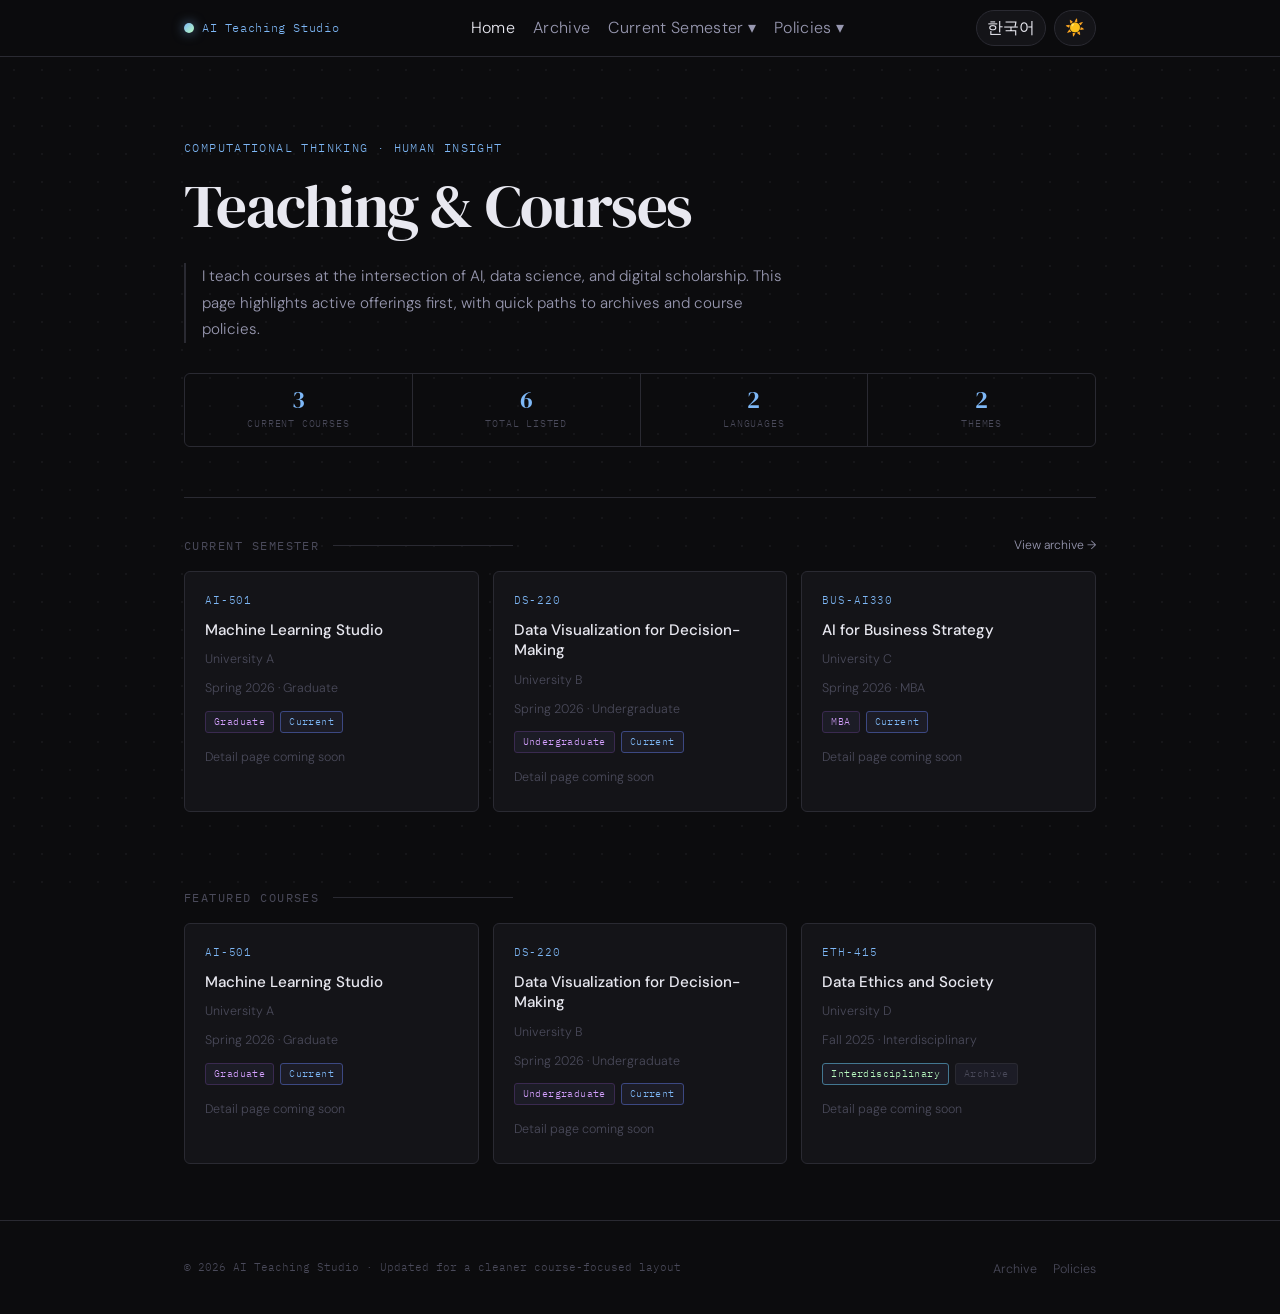
==== commit 4d52b1c7: "fix: use safe text language updates for translatable content Agent-Logs-Url: https://github.com/aaro" ====
--- a/index.html
+++ b/index.html
@@ -50,7 +50,7 @@
   <main class="wrap">
     <header class="hero">
       <p class="eyebrow" data-en="Computational Thinking · Human Insight" data-ko="계산적 사고 · 인간 중심 통찰">Computational Thinking · Human Insight</p>
-      <h1 data-en="Teaching &amp;<br><em>Courses</em>" data-ko="강의 &amp;<br><em>코스</em>">Teaching &amp;<br><em>Courses</em></h1>
+      <h1 data-en="Teaching & Courses" data-ko="강의 & 코스">Teaching & Courses</h1>
       <p class="hero-desc" data-en="I teach courses at the intersection of AI, data science, and digital scholarship. This page highlights active offerings first, with quick paths to archives and course policies."
          data-ko="AI, 데이터 사이언스, 디지털 학문의 교차점에서 수업을 진행합니다. 이 페이지에서는 현재 운영 강의를 우선 제공하고, 아카이브 및 수업 정책으로 빠르게 이동할 수 있습니다.">
         I teach courses at the intersection of AI, data science, and digital scholarship. This page highlights active offerings first, with quick paths to archives and course policies.
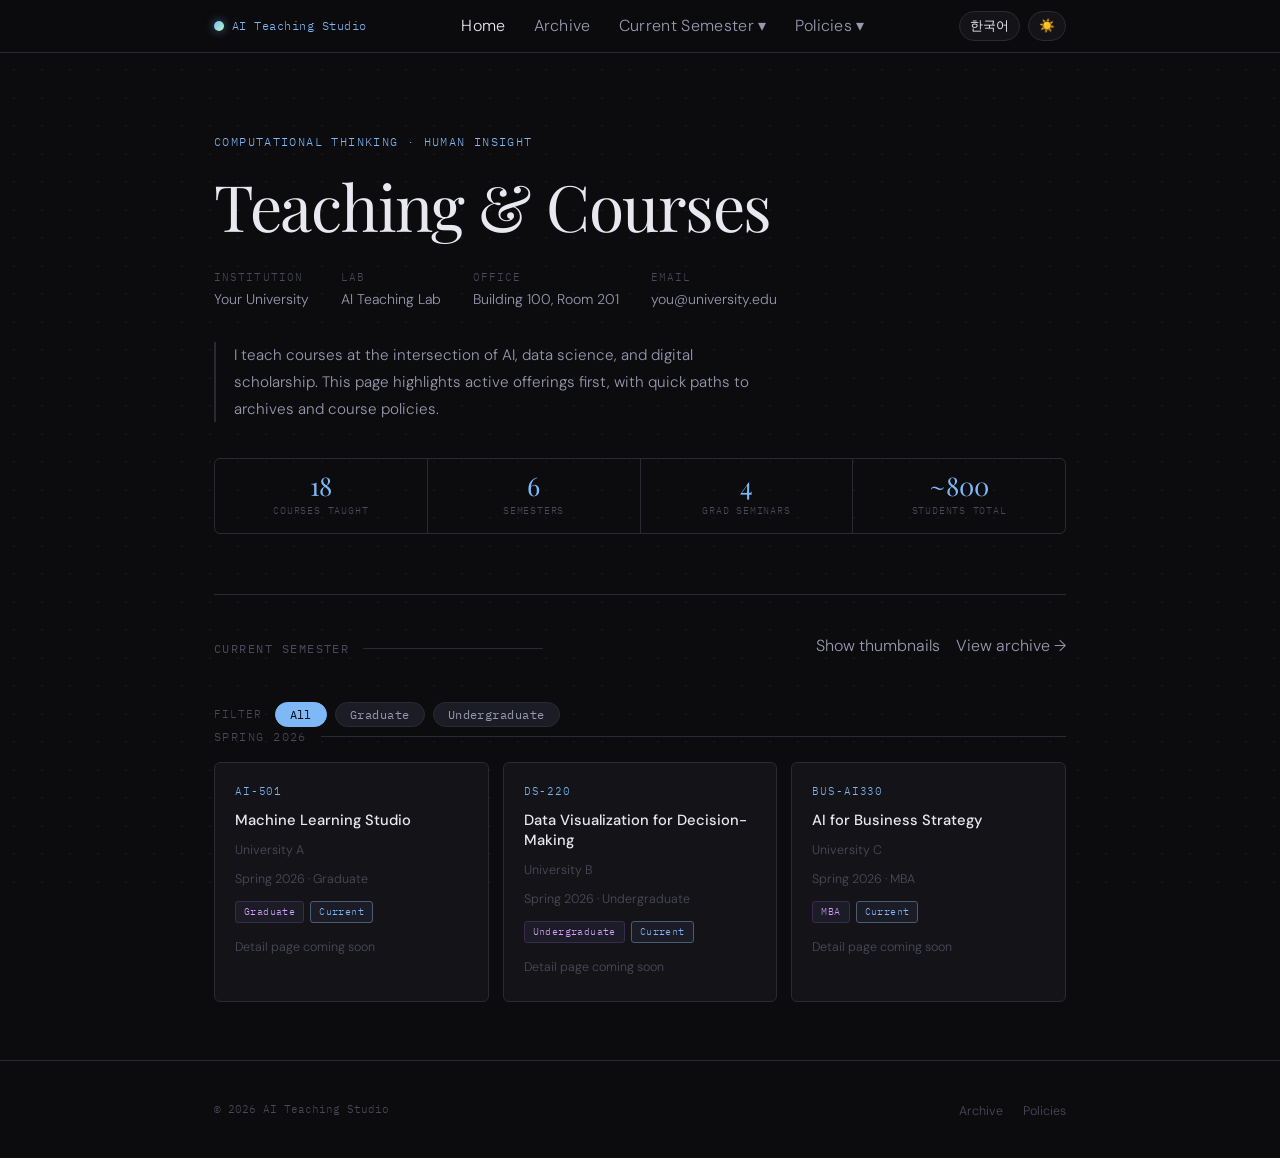
==== commit e7ac312a: "feat: implement all 12 UI improvements (dropdowns, nav, thumbnails, filtering, hero, policies) Agent" ====
--- a/index.html
+++ b/index.html
@@ -6,10 +6,11 @@
   <title>AI Teaching Studio · Home</title>
   <link rel="preconnect" href="https://fonts.googleapis.com" />
   <link rel="preconnect" href="https://fonts.gstatic.com" crossorigin />
-  <link href="https://fonts.googleapis.com/css2?family=DM+Sans:wght@300;400;500&family=DM+Serif+Display:ital@0;1&family=IBM+Plex+Mono:wght@400;500&family=Pretendard:wght@400;500;700&display=swap" rel="stylesheet" />
+  <link href="https://fonts.googleapis.com/css2?family=Playfair+Display:ital,wght@0,400;1,400&family=DM+Sans:wght@300;400;500&family=DM+Serif+Display:ital@0;1&family=IBM+Plex+Mono:wght@400;500&family=Pretendard:wght@400;500;700&display=swap" rel="stylesheet" />
   <link rel="stylesheet" href="./styles.css" />
 </head>
 <body data-page="home" data-title-en="AI Teaching Studio · Home" data-title-ko="AI Teaching Studio · 홈">
+
   <header class="site-header">
     <div class="nav-shell">
       <a class="brand" href="./index.html" aria-label="Home">
@@ -27,14 +28,14 @@
 
         <div class="dropdown" data-dropdown>
           <button class="dropdown-toggle" type="button" aria-expanded="false" data-en="Current Semester ▾" data-ko="이번 학기 ▾">Current Semester ▾</button>
-          <div id="current-courses-dropdown" class="dropdown-menu" role="menu" aria-label="Current semester courses"></div>
+          <div class="dropdown-menu current-courses-dropdown" role="menu" aria-label="Current semester courses"></div>
         </div>
 
         <div class="dropdown" data-dropdown>
           <button class="dropdown-toggle" type="button" aria-expanded="false" data-en="Policies ▾" data-ko="정책 ▾">Policies ▾</button>
           <div class="dropdown-menu" role="menu" aria-label="Policies links">
             <a href="./policies.html#chatgpt-policy" data-en="ChatGPT Use" data-ko="ChatGPT 사용">ChatGPT Use</a>
-            <a href="./policies.html#test-policy" data-en="Tests & Exams" data-ko="시험 정책">Tests & Exams</a>
+            <a href="./policies.html#test-policy" data-en="Tests &amp; Exams" data-ko="시험 정책">Tests &amp; Exams</a>
             <a href="./policies.html#assignment-policy" data-en="Assignments" data-ko="과제 정책">Assignments</a>
           </div>
         </div>
@@ -48,19 +49,52 @@
   </header>
 
   <main class="wrap">
-    <header class="hero">
+    <header class="hero animate d1">
       <p class="eyebrow" data-en="Computational Thinking · Human Insight" data-ko="계산적 사고 · 인간 중심 통찰">Computational Thinking · Human Insight</p>
-      <h1 data-en="Teaching & Courses" data-ko="강의 & 코스">Teaching & Courses</h1>
-      <p class="hero-desc" data-en="I teach courses at the intersection of AI, data science, and digital scholarship. This page highlights active offerings first, with quick paths to archives and course policies."
-         data-ko="AI, 데이터 사이언스, 디지털 학문의 교차점에서 수업을 진행합니다. 이 페이지에서는 현재 운영 강의를 우선 제공하고, 아카이브 및 수업 정책으로 빠르게 이동할 수 있습니다.">
+      <h1 class="animate d2" data-en="Teaching &amp; Courses" data-ko="강의 &amp; 코스">Teaching &amp; Courses</h1>
+
+      <div class="hero-meta animate d3">
+        <div class="hero-meta-item">
+          <span class="hero-meta-label" data-en="Institution" data-ko="소속">Institution</span>
+          <span class="hero-meta-value" data-en="Your University" data-ko="소속 대학교">Your University</span>
+        </div>
+        <div class="hero-meta-item">
+          <span class="hero-meta-label" data-en="Lab" data-ko="연구실">Lab</span>
+          <span class="hero-meta-value" data-en="AI Teaching Lab" data-ko="AI 티칭 연구실">AI Teaching Lab</span>
+        </div>
+        <div class="hero-meta-item">
+          <span class="hero-meta-label" data-en="Office" data-ko="연구실 위치">Office</span>
+          <span class="hero-meta-value" data-en="Building 100, Room 201" data-ko="100동 201호">Building 100, Room 201</span>
+        </div>
+        <div class="hero-meta-item">
+          <span class="hero-meta-label" data-en="Email" data-ko="이메일">Email</span>
+          <span class="hero-meta-value">you@university.edu</span>
+        </div>
+      </div>
+
+      <p class="hero-desc animate d4"
+         data-en="I teach courses at the intersection of AI, data science, and digital scholarship. This page highlights active offerings first, with quick paths to archives and course policies."
+         data-ko="AI, 데이터 사이언스, 디지털 학문의 교차점에서 수업을 진행합니다. 현재 운영 강의를 우선 제공하며, 아카이브 및 수업 정책으로 빠르게 이동할 수 있습니다.">
         I teach courses at the intersection of AI, data science, and digital scholarship. This page highlights active offerings first, with quick paths to archives and course policies.
       </p>
 
-      <div class="stats-bar" aria-label="Site summary">
-        <div class="stat"><div class="stat-num">3</div><div class="stat-label" data-en="Current courses" data-ko="현재 강의">Current courses</div></div>
-        <div class="stat"><div class="stat-num">6</div><div class="stat-label" data-en="Total listed" data-ko="총 강의 수">Total listed</div></div>
-        <div class="stat"><div class="stat-num">2</div><div class="stat-label" data-en="Languages" data-ko="지원 언어">Languages</div></div>
-        <div class="stat"><div class="stat-num">2</div><div class="stat-label" data-en="Themes" data-ko="테마">Themes</div></div>
+      <div class="stats-bar animate d4" aria-label="Teaching summary">
+        <div class="stat">
+          <div class="stat-num">18</div>
+          <div class="stat-label" data-en="Courses taught" data-ko="총 강의 수">Courses taught</div>
+        </div>
+        <div class="stat">
+          <div class="stat-num">6</div>
+          <div class="stat-label" data-en="Semesters" data-ko="학기 수">Semesters</div>
+        </div>
+        <div class="stat">
+          <div class="stat-num">4</div>
+          <div class="stat-label" data-en="Grad seminars" data-ko="대학원 세미나">Grad seminars</div>
+        </div>
+        <div class="stat">
+          <div class="stat-num">~800</div>
+          <div class="stat-label" data-en="Students total" data-ko="총 수강생">Students total</div>
+        </div>
       </div>
     </header>
 
@@ -70,27 +104,24 @@
           <h2 data-en="Current Semester" data-ko="이번 학기 강의">Current Semester</h2>
           <span class="section-line" aria-hidden="true"></span>
         </div>
-        <a class="text-link" href="./archive.html" data-en="View archive →" data-ko="아카이브 보기 →">View archive →</a>
-      </div>
-      <section id="current-courses" class="course-grid" aria-live="polite"></section>
-    </section>
-
-    <section class="section">
-      <div class="section-head">
-        <div class="section-title">
-          <h2 data-en="Featured Courses" data-ko="추천 강의">Featured Courses</h2>
-          <span class="section-line" aria-hidden="true"></span>
+        <div class="section-actions">
+          <button id="thumb-toggle" class="text-btn" type="button"
+                  data-en="Show thumbnails" data-ko="썸네일 표시">Show thumbnails</button>
+          <a class="text-link" href="./archive.html" data-en="View archive →" data-ko="아카이브 보기 →">View archive →</a>
         </div>
       </div>
-      <section id="featured-courses" class="course-grid" aria-live="polite"></section>
+
+      <div id="home-filter-bar" class="filter-bar" aria-label="Filter courses"></div>
+      <div id="current-courses" aria-live="polite"></div>
     </section>
   </main>
 
   <footer class="site-footer">
     <div class="footer-grid">
-      <span class="footer-note" data-en="© 2026 AI Teaching Studio · Updated for a cleaner course-focused layout"
-            data-ko="© 2026 AI Teaching Studio · 강의 중심 레이아웃으로 업데이트됨">
-        © 2026 AI Teaching Studio · Updated for a cleaner course-focused layout
+      <span class="footer-note"
+            data-en="© 2026 AI Teaching Studio"
+            data-ko="© 2026 AI Teaching Studio">
+        © 2026 AI Teaching Studio
       </span>
       <ul class="footer-links">
         <li><a href="./archive.html" data-en="Archive" data-ko="아카이브">Archive</a></li>
--- a/styles.css
+++ b/styles.css
@@ -1,44 +1,40 @@
+/* ── tokens ────────────────────────────────────────────────── */
 :root {
-  --bg: #0c0c0e;
-  --surface: #141418;
+  --bg:          #0c0c0e;
+  --bg-nav:      rgba(12,12,14,0.90);
+  --surface:     #141418;
   --surface-alt: #101014;
-  --border: #2a2a32;
-  --muted: #4a4a5a;
-  --text: #e8e8f0;
-  --sub: #9898b0;
-  --accent: #7eb8f7;
-  --accent-2: #b9fbc0;
-  --tag-bg: #1c1c26;
-  --radius: 6px;
-  --shadow: 0 10px 32px rgba(0, 0, 0, 0.35);
+  --border:      #2a2a32;
+  --muted:       #4a4a5a;
+  --text:        #e8e8f0;
+  --sub:         #9898b0;
+  --accent:      #7eb8f7;
+  --accent-2:    #b9fbc0;
+  --tag-bg:      #1c1c26;
+  --radius:      6px;
+  --shadow:      0 10px 32px rgba(0,0,0,0.38);
 }
 
 html[data-theme="light"] {
-  --bg: #f3f4f8;
-  --surface: #ffffff;
+  --bg:          #f3f4f8;
+  --bg-nav:      rgba(243,244,248,0.92);
+  --surface:     #ffffff;
   --surface-alt: #f8f8fc;
-  --border: #d9dbe6;
-  --muted: #8f95a8;
-  --text: #1f2330;
-  --sub: #5b6178;
-  --accent: #3d77d8;
-  --accent-2: #2f9d69;
-  --tag-bg: #f5f7fb;
-  --shadow: 0 8px 24px rgba(28, 34, 52, 0.08);
-}
-
-*,
-*::before,
-*::after {
-  box-sizing: border-box;
-}
-
-html {
-  scroll-behavior: smooth;
-}
+  --border:      #d9dbe6;
+  --muted:       #8f95a8;
+  --text:        #1f2330;
+  --sub:         #5b6178;
+  --accent:      #3d77d8;
+  --accent-2:    #2f9d69;
+  --tag-bg:      #f5f7fb;
+  --shadow:      0 8px 24px rgba(28,34,52,0.10);
+}
+
+*, *::before, *::after { box-sizing: border-box; margin: 0; padding: 0; }
+
+html { scroll-behavior: smooth; }
 
 body {
-  margin: 0;
   background: var(--bg);
   color: var(--text);
   font-family: "DM Sans", "Pretendard", sans-serif;
@@ -48,41 +44,38 @@
   overflow-x: hidden;
 }
 
-body.lang-ko {
-  font-family: "Pretendard", "DM Sans", sans-serif;
-}
+body.lang-ko { font-family: "Pretendard", "DM Sans", sans-serif; }
 
 body::before {
   content: "";
   position: fixed;
   inset: 0;
-  background-image: radial-gradient(circle, color-mix(in hsl, var(--border) 65%, transparent) 1px, transparent 1px);
+  background-image: radial-gradient(circle, color-mix(in srgb, var(--border) 65%, transparent) 1px, transparent 1px);
   background-size: 28px 28px;
-  opacity: 0.5;
+  opacity: 0.45;
   pointer-events: none;
   z-index: 0;
 }
 
-a {
-  color: inherit;
-}
-
+a { color: inherit; }
+
+/* ── nav ────────────────────────────────────────────────────── */
 .site-header {
   position: sticky;
   top: 0;
   z-index: 100;
   border-bottom: 1px solid var(--border);
-  background: color-mix(in hsl, var(--bg) 90%, transparent);
+  background: var(--bg-nav);
   backdrop-filter: blur(14px);
 }
 
 .nav-shell {
   position: relative;
   z-index: 1;
-  max-width: 960px;
+  max-width: 900px;
   margin: 0 auto;
   padding: 0 24px;
-  height: 56px;
+  height: 52px;
   display: flex;
   align-items: center;
   justify-content: space-between;
@@ -95,6 +88,7 @@
   text-decoration: none;
   gap: 8px;
   min-width: 0;
+  flex-shrink: 0;
 }
 
 .logo-orb {
@@ -102,23 +96,26 @@
   height: 10px;
   border-radius: 50%;
   background: linear-gradient(135deg, var(--accent), var(--accent-2));
-  box-shadow: 0 0 12px color-mix(in hsl, var(--accent) 60%, transparent);
+  box-shadow: 0 0 10px color-mix(in srgb, var(--accent) 55%, transparent);
+  flex-shrink: 0;
 }
 
 .brand-text {
   font-family: "IBM Plex Mono", monospace;
   font-size: 0.78rem;
   color: var(--accent);
-  letter-spacing: 0.05em;
+  letter-spacing: 0.04em;
   white-space: nowrap;
   overflow: hidden;
   text-overflow: ellipsis;
 }
 
+/* nav links – match courses.html */
 .nav-menu {
   display: flex;
   align-items: center;
-  gap: 18px;
+  gap: 28px;
+  list-style: none;
 }
 
 .nav-link,
@@ -133,23 +130,22 @@
   padding: 0;
   cursor: pointer;
   font: inherit;
+  white-space: nowrap;
 }
 
 .nav-link:hover,
 .nav-link.is-active,
 .dropdown-toggle:hover,
-.dropdown.open .dropdown-toggle,
-.dropdown-toggle[aria-expanded="true"] {
+.dropdown.open .dropdown-toggle {
   color: var(--text);
 }
 
-.dropdown {
-  position: relative;
-}
+/* ── dropdowns: CLICK-ONLY (no hover trigger) ─────────────── */
+.dropdown { position: relative; }
 
 .dropdown-menu {
   position: absolute;
-  top: calc(100% + 12px);
+  top: calc(100% + 10px);
   left: 0;
   min-width: 240px;
   display: none;
@@ -162,12 +158,15 @@
   padding: 8px;
 }
 
+.dropdown.open .dropdown-menu { display: flex; }
+
 .dropdown-menu a {
   font-size: 0.76rem;
   color: var(--sub);
   text-decoration: none;
   padding: 8px 10px;
   border-radius: 4px;
+  display: block;
 }
 
 .dropdown-menu a:hover {
@@ -175,12 +174,7 @@
   color: var(--text);
 }
 
-.dropdown:hover .dropdown-menu,
-.dropdown:focus-within .dropdown-menu,
-.dropdown.open .dropdown-menu {
-  display: flex;
-}
-
+/* hamburger */
 .nav-toggle {
   display: none;
   border: 1px solid var(--border);
@@ -190,11 +184,13 @@
   padding: 4px 12px;
   cursor: pointer;
   font: inherit;
+  white-space: nowrap;
 }
 
 .toggles {
   display: inline-flex;
   gap: 8px;
+  flex-shrink: 0;
 }
 
 .icon-btn {
@@ -205,18 +201,21 @@
   padding: 4px 10px;
   font: inherit;
   cursor: pointer;
-}
-
+  font-size: 0.8rem;
+}
+
+/* ── layout ─────────────────────────────────────────────────── */
 .wrap {
   position: relative;
   z-index: 1;
-  max-width: 960px;
+  max-width: 900px;
   margin: 0 auto;
   padding: 0 24px;
 }
 
+/* ── hero ────────────────────────────────────────────────────── */
 .hero {
-  padding: 82px 0 50px;
+  padding: 80px 0 60px;
   border-bottom: 1px solid var(--border);
 }
 
@@ -226,16 +225,16 @@
   color: var(--accent);
   letter-spacing: 0.12em;
   text-transform: uppercase;
-  margin: 0;
+  margin-bottom: 20px;
 }
 
 .hero h1 {
-  margin: 16px 0 0;
-  font-family: "DM Serif Display", "Pretendard", serif;
-  font-size: clamp(2.3rem, 5.5vw, 3.8rem);
+  font-family: "Playfair Display", "DM Serif Display", "Pretendard", serif;
+  font-size: clamp(2.4rem, 6vw, 4rem);
   font-weight: 400;
   line-height: 1.08;
   letter-spacing: -0.02em;
+  color: var(--text);
 }
 
 .hero h1 em {
@@ -243,38 +242,65 @@
   color: var(--accent);
 }
 
+/* hero meta row (institution / lab / office / email) */
+.hero-meta {
+  display: flex;
+  gap: 32px;
+  margin-top: 28px;
+  flex-wrap: wrap;
+}
+
+.hero-meta-item {
+  display: flex;
+  flex-direction: column;
+  gap: 2px;
+}
+
+.hero-meta-label {
+  font-family: "IBM Plex Mono", monospace;
+  font-size: 0.68rem;
+  color: var(--muted);
+  text-transform: uppercase;
+  letter-spacing: 0.1em;
+}
+
+.hero-meta-value {
+  font-size: 0.88rem;
+  color: var(--sub);
+}
+
 .hero-desc {
-  margin: 24px 0 0;
-  max-width: 600px;
+  margin-top: 32px;
+  max-width: 560px;
   font-size: 0.95rem;
   color: var(--sub);
   line-height: 1.75;
   border-left: 2px solid var(--border);
-  padding-left: 16px;
-}
-
+  padding-left: 18px;
+}
+
+/* stats bar */
 .stats-bar {
   display: flex;
+  gap: 0;
   border: 1px solid var(--border);
   border-radius: var(--radius);
   overflow: hidden;
-  margin-top: 30px;
+  margin-top: 36px;
 }
 
 .stat {
   flex: 1;
-  padding: 14px 18px;
+  padding: 14px 20px;
   border-right: 1px solid var(--border);
   text-align: center;
 }
 
-.stat:last-child {
-  border-right: none;
-}
+.stat:last-child { border-right: none; }
 
 .stat-num {
-  font-family: "DM Serif Display", serif;
-  font-size: 1.5rem;
+  font-family: "Playfair Display", "DM Serif Display", serif;
+  font-size: 1.6rem;
   color: var(--accent);
   line-height: 1;
 }
@@ -288,9 +314,50 @@
   margin-top: 4px;
 }
 
-.section {
-  padding: 38px 0;
-}
+/* ── filter bar ──────────────────────────────────────────────── */
+.filter-bar {
+  display: flex;
+  gap: 8px;
+  padding: 28px 0 0;
+  flex-wrap: wrap;
+  align-items: center;
+}
+
+.filter-label {
+  font-family: "IBM Plex Mono", monospace;
+  font-size: 0.68rem;
+  color: var(--muted);
+  text-transform: uppercase;
+  letter-spacing: 0.1em;
+  margin-right: 4px;
+}
+
+.filter-btn {
+  background: var(--tag-bg);
+  border: 1px solid var(--border);
+  color: var(--sub);
+  padding: 4px 14px;
+  border-radius: 999px;
+  font-family: "IBM Plex Mono", monospace;
+  font-size: 0.72rem;
+  cursor: pointer;
+  transition: all 0.18s;
+  letter-spacing: 0.04em;
+}
+
+.filter-btn:hover {
+  border-color: var(--accent);
+  color: var(--accent);
+}
+
+.filter-btn.active {
+  background: var(--accent);
+  border-color: var(--accent);
+  color: #0c0c0e;
+}
+
+/* ── sections ────────────────────────────────────────────────── */
+.section { padding: 38px 0; }
 
 .section-head {
   display: flex;
@@ -322,24 +389,299 @@
   background: var(--border);
 }
 
-.text-link {
+.section-actions {
+  display: flex;
+  align-items: center;
+  gap: 16px;
+}
+
+.text-link, .text-btn {
   font-size: 0.76rem;
   color: var(--sub);
   text-decoration: none;
-}
-
-.text-link:hover {
-  color: var(--accent);
-}
-
+  background: none;
+  border: none;
+  padding: 0;
+  cursor: pointer;
+  font: inherit;
+}
+
+.text-link:hover, .text-btn:hover { color: var(--accent); }
+
+/* ── semester group headings (archive / home grouped views) ── */
+.semester-group { margin-bottom: 44px; }
+.semester-group:last-child { margin-bottom: 0; }
+.semester-group.hidden { display: none; }
+
+.semester-heading {
+  display: flex;
+  align-items: center;
+  gap: 14px;
+  margin-bottom: 16px;
+}
+
+.semester-label {
+  font-family: "IBM Plex Mono", monospace;
+  font-size: 0.75rem;
+  color: var(--muted);
+  text-transform: uppercase;
+  letter-spacing: 0.12em;
+  white-space: nowrap;
+}
+
+.semester-line {
+  flex: 1;
+  height: 1px;
+  background: var(--border);
+}
+
+/* ── course grid ─────────────────────────────────────────────── */
 .course-grid {
   display: grid;
   grid-template-columns: repeat(auto-fill, minmax(260px, 1fr));
   gap: 14px;
 }
 
-.course-card,
-.archive-row,
+/* ── course card (also used as <a>) ─────────────────────────── */
+.course-card {
+  background: var(--surface);
+  border: 1px solid var(--border);
+  border-radius: var(--radius);
+  padding: 20px;
+  display: flex;
+  flex-direction: column;
+  gap: 10px;
+  position: relative;
+  overflow: hidden;
+  transition: border-color 0.2s, transform 0.18s, box-shadow 0.2s;
+  cursor: pointer;
+  text-decoration: none;
+  color: inherit;
+}
+
+.course-card::after {
+  content: "";
+  position: absolute;
+  top: 0; left: 0; right: 0;
+  height: 2px;
+  background: linear-gradient(90deg, var(--accent), var(--accent-2));
+  opacity: 0;
+  transition: opacity 0.2s;
+}
+
+.course-card:hover {
+  border-color: color-mix(in srgb, var(--accent) 25%, var(--border));
+  transform: translateY(-2px);
+  box-shadow: var(--shadow);
+}
+
+.course-card:hover::after { opacity: 1; }
+
+/* textbook thumbnail – hidden until body.thumbnails-visible */
+.course-thumb {
+  display: none;
+  width: 100%;
+  height: 130px;
+  background: var(--surface-alt);
+  border-radius: 0;   /* no border-radius per spec */
+  object-fit: cover;
+  margin: -20px -20px 0;
+  width: calc(100% + 40px);
+  flex-shrink: 0;
+}
+
+body.thumbnails-visible .course-thumb { display: block; }
+
+/* university logo – upper-right, hidden until thumbnails-visible */
+.uni-logo {
+  display: none;
+  position: absolute;
+  top: 20px;
+  right: 20px;
+  width: 56px;
+  height: 56px;
+  opacity: 0.5;
+  pointer-events: none;
+  flex-shrink: 0;
+}
+
+body.thumbnails-visible .uni-logo { display: block; }
+
+.course-code {
+  font-family: "IBM Plex Mono", monospace;
+  font-size: 0.68rem;
+  color: var(--accent);
+  letter-spacing: 0.08em;
+}
+
+.course-title {
+  margin: 0;
+  font-size: 0.92rem;
+  font-weight: 500;
+  line-height: 1.35;
+}
+
+/* push title right when logo is visible to avoid overlap */
+body.thumbnails-visible .course-card .course-code,
+body.thumbnails-visible .course-card .course-title {
+  padding-right: 64px;
+}
+
+.course-meta {
+  margin: 0;
+  font-size: 0.78rem;
+  color: var(--muted);
+  line-height: 1.55;
+}
+
+.course-tags {
+  display: flex;
+  flex-wrap: wrap;
+  gap: 6px;
+  margin-top: 2px;
+}
+
+.tag, .pill {
+  font-family: "IBM Plex Mono", monospace;
+  font-size: 0.62rem;
+  padding: 2px 8px;
+  border-radius: 3px;
+  background: var(--tag-bg);
+  border: 1px solid var(--border);
+  color: var(--muted);
+  letter-spacing: 0.04em;
+}
+
+.tag.grad    { color: #d4a0ff; border-color: #3a2a50; }
+.tag.ugrad   { color: var(--accent-2); border-color: color-mix(in srgb, var(--accent-2) 35%, var(--border)); }
+.tag.current { color: var(--accent);   border-color: color-mix(in srgb, var(--accent)   35%, var(--border)); }
+.tag.seminar { color: #ffcf7e; border-color: #3a2e0a; }
+
+.card-footer {
+  display: flex;
+  align-items: center;
+  justify-content: space-between;
+  margin-top: 2px;
+}
+
+.card-arrow {
+  color: var(--muted);
+  opacity: 0;
+  transition: opacity 0.18s, transform 0.18s;
+}
+
+.course-card:hover .card-arrow { opacity: 1; transform: translateX(3px); }
+
+/* ── archive list ─────────────────────────────────────────────── */
+.archive-list { display: grid; gap: 12px; }
+
+.archive-row {
+  background: var(--surface);
+  border: 1px solid var(--border);
+  border-radius: var(--radius);
+  padding: 20px;
+  display: grid;
+  grid-template-columns: minmax(90px,120px) 1fr auto;
+  align-items: center;
+  gap: 14px;
+  position: relative;
+  overflow: hidden;
+  transition: border-color 0.2s, transform 0.18s, box-shadow 0.2s;
+  text-decoration: none;
+  color: inherit;
+  cursor: pointer;
+}
+
+.archive-row::after {
+  content: "";
+  position: absolute;
+  top: 0; left: 0; right: 0;
+  height: 2px;
+  background: linear-gradient(90deg, var(--accent), var(--accent-2));
+  opacity: 0;
+  transition: opacity 0.2s;
+}
+
+.archive-row:hover {
+  border-color: color-mix(in srgb, var(--accent) 25%, var(--border));
+  transform: translateY(-2px);
+  box-shadow: var(--shadow);
+}
+
+.archive-row:hover::after { opacity: 1; }
+
+/* textbook thumbnail column for archive row */
+.archive-row .course-thumb {
+  display: none;
+  width: 0;
+  height: 0;
+}
+
+body.thumbnails-visible .archive-row {
+  grid-template-columns: 70px minmax(90px,120px) 1fr auto;
+}
+
+body.thumbnails-visible .archive-row .course-thumb {
+  display: block;
+  width: 70px;
+  height: 96px;
+  margin: 0;
+  border-radius: 0;
+  object-fit: cover;
+}
+
+.archive-code {
+  font-family: "IBM Plex Mono", monospace;
+  font-size: 0.68rem;
+  color: var(--accent);
+  letter-spacing: 0.08em;
+  align-self: start;
+}
+
+.archive-main { display: grid; gap: 4px; }
+
+.archive-main h3 {
+  margin: 0;
+  font-size: 0.95rem;
+  font-weight: 500;
+  line-height: 1.35;
+}
+
+.archive-main p {
+  margin: 0;
+  font-size: 0.78rem;
+  color: var(--muted);
+  line-height: 1.55;
+}
+
+/* archive row right column: logo above pill */
+.archive-right {
+  display: flex;
+  flex-direction: column;
+  align-items: center;
+  gap: 8px;
+  align-self: stretch;
+  justify-content: flex-start;
+  padding-top: 2px;
+}
+
+.archive-row .uni-logo {
+  position: static;
+  display: none;
+  width: 48px;
+  height: 48px;
+  opacity: 0.5;
+}
+
+body.thumbnails-visible .archive-row .uni-logo { display: block; }
+
+/* ── policy page ─────────────────────────────────────────────── */
+.policy-grid {
+  display: grid;
+  grid-template-columns: repeat(auto-fill, minmax(280px, 1fr));
+  gap: 14px;
+}
+
 .policy-card {
   background: var(--surface);
   border: 1px solid var(--border);
@@ -351,38 +693,29 @@
   position: relative;
   overflow: hidden;
   transition: border-color 0.2s, transform 0.18s, box-shadow 0.2s;
-}
-
-.course-card::after,
-.archive-row::after,
+  text-decoration: none;
+  color: inherit;
+  cursor: pointer;
+}
+
 .policy-card::after {
   content: "";
   position: absolute;
-  top: 0;
-  left: 0;
-  right: 0;
+  top: 0; left: 0; right: 0;
   height: 2px;
   background: linear-gradient(90deg, var(--accent), var(--accent-2));
   opacity: 0;
   transition: opacity 0.2s;
 }
 
-.course-card:hover,
-.archive-row:hover,
 .policy-card:hover {
-  border-color: color-mix(in hsl, var(--accent) 25%, var(--border));
+  border-color: color-mix(in srgb, var(--accent) 25%, var(--border));
   transform: translateY(-2px);
   box-shadow: var(--shadow);
 }
 
-.course-card:hover::after,
-.archive-row:hover::after,
-.policy-card:hover::after {
-  opacity: 1;
-}
-
-.course-code,
-.archive-code,
+.policy-card:hover::after { opacity: 1; }
+
 .policy-code {
   font-family: "IBM Plex Mono", monospace;
   font-size: 0.68rem;
@@ -390,8 +723,6 @@
   letter-spacing: 0.08em;
 }
 
-.course-title,
-.archive-main h3,
 .policy-card h3 {
   margin: 0;
   font-size: 0.95rem;
@@ -399,114 +730,90 @@
   line-height: 1.35;
 }
 
-.course-meta,
-.archive-main p,
-.policy-card p {
+/* clipped body with read-more */
+.policy-body {
+  max-height: 160px;
+  overflow: hidden;
+  position: relative;
+  flex: 1;
+}
+
+.policy-body::after {
+  content: "";
+  position: absolute;
+  bottom: 0; left: 0; right: 0;
+  height: 56px;
+  background: linear-gradient(transparent, var(--surface));
+  pointer-events: none;
+}
+
+.policy-body p {
   margin: 0;
-  font-size: 0.78rem;
-  color: var(--muted);
-  line-height: 1.55;
-}
-
-.course-tags,
-.policy-tags {
-  display: flex;
-  flex-wrap: wrap;
-  gap: 6px;
-  margin-top: 2px;
-}
-
-.tag,
-.pill {
-  font-family: "IBM Plex Mono", monospace;
-  font-size: 0.62rem;
-  padding: 2px 8px;
-  border-radius: 3px;
-  background: var(--tag-bg);
-  border: 1px solid var(--border);
-  color: var(--muted);
-  letter-spacing: 0.04em;
-}
-
-.tag.grad {
-  color: #d4a0ff;
-  border-color: #3a2a50;
-}
-
-.tag.ugrad {
-  color: var(--accent-2);
-  border-color: color-mix(in hsl, var(--accent-2) 35%, var(--border));
-}
-
-.tag.current {
-  color: var(--accent);
-  border-color: color-mix(in hsl, var(--accent) 35%, var(--border));
-}
-
-.card-footer {
-  display: flex;
-  align-items: center;
-  justify-content: space-between;
-  margin-top: 2px;
-}
-
-.card-arrow {
-  color: var(--muted);
-  opacity: 0;
-  transition: opacity 0.18s, transform 0.18s;
-}
-
-.course-card:hover .card-arrow {
-  opacity: 1;
-  transform: translateX(3px);
-}
-
-.archive-list {
-  display: grid;
-  gap: 12px;
-}
-
-.archive-row {
-  display: grid;
-  grid-template-columns: minmax(90px, 120px) 1fr auto;
-  align-items: center;
-  gap: 14px;
-}
-
-.archive-code {
-  align-self: start;
-}
-
-.archive-main {
-  display: grid;
-  gap: 4px;
-}
-
-.policy-grid {
-  display: grid;
-  grid-template-columns: repeat(auto-fill, minmax(280px, 1fr));
-  gap: 14px;
-}
-
-.policy-card ul {
-  margin: 4px 0 0;
+  font-size: 0.82rem;
+  color: var(--sub);
+  line-height: 1.65;
+}
+
+.policy-body ul {
+  margin: 8px 0 0;
   padding-left: 18px;
   color: var(--sub);
   font-size: 0.82rem;
 }
 
-.policy-card li {
-  margin-bottom: 5px;
-}
-
+.policy-body li { margin-bottom: 5px; }
+
+.read-more {
+  font-family: "IBM Plex Mono", monospace;
+  font-size: 0.72rem;
+  color: var(--accent);
+  letter-spacing: 0.04em;
+  margin-top: auto;
+}
+
+/* policy archive list (below the cards grid) */
+.policy-list { display: grid; gap: 10px; }
+
+.policy-list-row {
+  background: var(--surface);
+  border: 1px solid var(--border);
+  border-radius: var(--radius);
+  padding: 14px 20px;
+  display: grid;
+  grid-template-columns: minmax(70px,90px) 1fr auto;
+  align-items: center;
+  gap: 14px;
+  text-decoration: none;
+  color: inherit;
+  transition: border-color 0.2s, background 0.2s;
+}
+
+.policy-list-row:hover {
+  border-color: color-mix(in srgb, var(--accent) 25%, var(--border));
+  background: var(--surface-alt);
+}
+
+.policy-list-row h4 {
+  margin: 0;
+  font-size: 0.88rem;
+  font-weight: 500;
+}
+
+.policy-list-row p {
+  margin: 2px 0 0;
+  font-size: 0.75rem;
+  color: var(--muted);
+}
+
+/* ── footer ──────────────────────────────────────────────────── */
 .site-footer {
   border-top: 1px solid var(--border);
-  padding: 34px 0;
-  margin-top: 18px;
+  padding: 36px 0;
+  margin-top: 20px;
 }
 
 .footer-grid {
-  max-width: 960px;
+  max-width: 900px;
   margin: 0 auto;
   padding: 0 24px;
   display: flex;
@@ -525,7 +832,7 @@
 .footer-links {
   list-style: none;
   display: flex;
-  gap: 16px;
+  gap: 20px;
   margin: 0;
   padding: 0;
 }
@@ -534,36 +841,36 @@
   font-size: 0.78rem;
   color: var(--muted);
   text-decoration: none;
-}
-
-.footer-links a:hover {
-  color: var(--accent);
-}
-
-.semester-group.hidden {
-  display: none;
-}
-
+  transition: color 0.2s;
+}
+
+.footer-links a:hover { color: var(--accent); }
+
+/* ── animations ──────────────────────────────────────────────── */
+@keyframes fadeUp {
+  from { opacity: 0; transform: translateY(18px); }
+  to   { opacity: 1; transform: translateY(0); }
+}
+.animate { animation: fadeUp 0.55s ease both; }
+.d1 { animation-delay: 0.05s; }
+.d2 { animation-delay: 0.12s; }
+.d3 { animation-delay: 0.20s; }
+.d4 { animation-delay: 0.28s; }
+
+/* ── responsive ──────────────────────────────────────────────── */
 @media (max-width: 900px) {
-  .section-head {
-    flex-direction: column;
-    align-items: flex-start;
+  .section-head { flex-direction: column; align-items: flex-start; }
+  .archive-row  { grid-template-columns: 1fr; gap: 8px; }
+  body.thumbnails-visible .archive-row {
+    grid-template-columns: 70px 1fr;
   }
-
-  .archive-row {
-    grid-template-columns: 1fr;
-    gap: 8px;
-  }
-
-  .archive-row .pill {
-    justify-self: start;
-  }
+  .archive-row .pill { justify-self: start; }
 }
 
 @media (max-width: 760px) {
   .nav-shell {
     height: auto;
-    min-height: 56px;
+    min-height: 52px;
     padding-top: 10px;
     padding-bottom: 10px;
     display: grid;
@@ -590,14 +897,12 @@
     gap: 8px;
   }
 
-  .nav-menu.is-open {
-    display: flex;
-  }
-
-  .nav-link,
-  .dropdown-toggle {
+  .nav-menu.is-open { display: flex; }
+
+  .nav-link, .dropdown-toggle {
     text-align: left;
     font-size: 0.86rem;
+    padding: 4px 0;
   }
 
   .dropdown-menu {
@@ -606,60 +911,29 @@
     border-radius: 4px;
     box-shadow: none;
     margin-top: 6px;
-  }
-
-  .dropdown:not(.open) .dropdown-menu {
     display: none;
   }
 
-  .dropdown.open .dropdown-menu {
-    display: flex;
-  }
-
-  .hero {
-    padding-top: 64px;
-  }
-
-  .stats-bar {
-    flex-wrap: wrap;
-  }
-
-  .stat {
-    flex: 0 0 50%;
-    border-bottom: 1px solid var(--border);
-  }
-
-  .stat:nth-child(2n) {
-    border-right: none;
-  }
-
-  .stat:nth-last-child(-n + 2) {
-    border-bottom: none;
-  }
+  .dropdown.open .dropdown-menu { display: flex; }
+
+  .hero { padding-top: 64px; padding-bottom: 40px; }
+
+  .stats-bar { flex-wrap: wrap; }
+  .stat { flex: 0 0 50%; border-bottom: 1px solid var(--border); }
+  .stat:nth-child(2n) { border-right: none; }
+  .stat:nth-last-child(-n+2) { border-bottom: none; }
 }
 
 @media (max-width: 580px) {
-  .hero h1 {
-    font-size: 2.1rem;
-  }
-
-  .wrap,
-  .nav-shell,
-  .footer-grid {
-    padding-left: 16px;
-    padding-right: 16px;
-  }
-
-  .stat {
-    flex: 0 0 100%;
-    border-right: none;
-  }
-
-  .stat:nth-last-child(-n + 2) {
-    border-bottom: 1px solid var(--border);
-  }
-
-  .stat:last-child {
-    border-bottom: none;
-  }
-}
+  .hero h1 { font-size: 2.2rem; }
+  .hero-meta { gap: 20px; }
+
+  .wrap, .nav-shell, .footer-grid { padding-left: 16px; padding-right: 16px; }
+
+  .stat { flex: 0 0 100%; border-right: none; }
+  .stat:nth-last-child(-n+2) { border-bottom: 1px solid var(--border); }
+  .stat:last-child { border-bottom: none; }
+
+  .archive-row { grid-template-columns: 1fr; }
+  body.thumbnails-visible .archive-row { grid-template-columns: 70px 1fr; }
+}
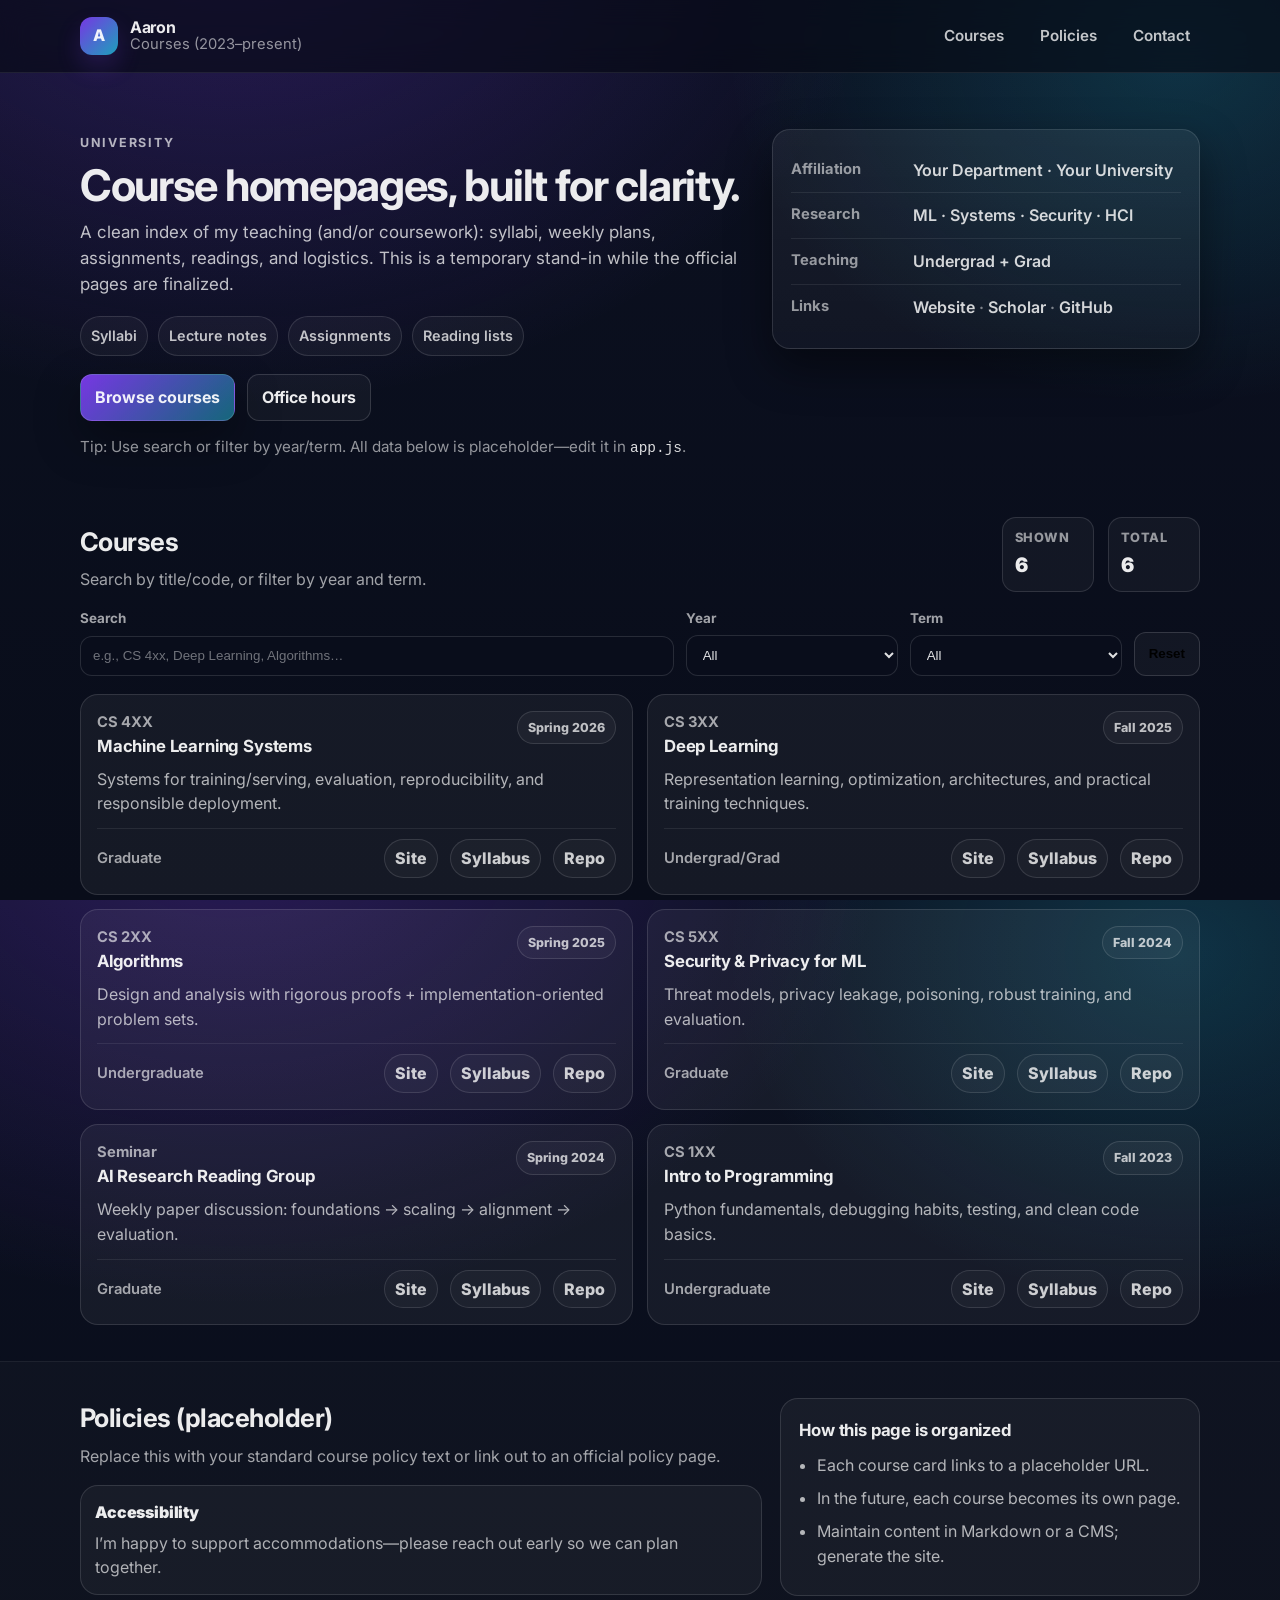
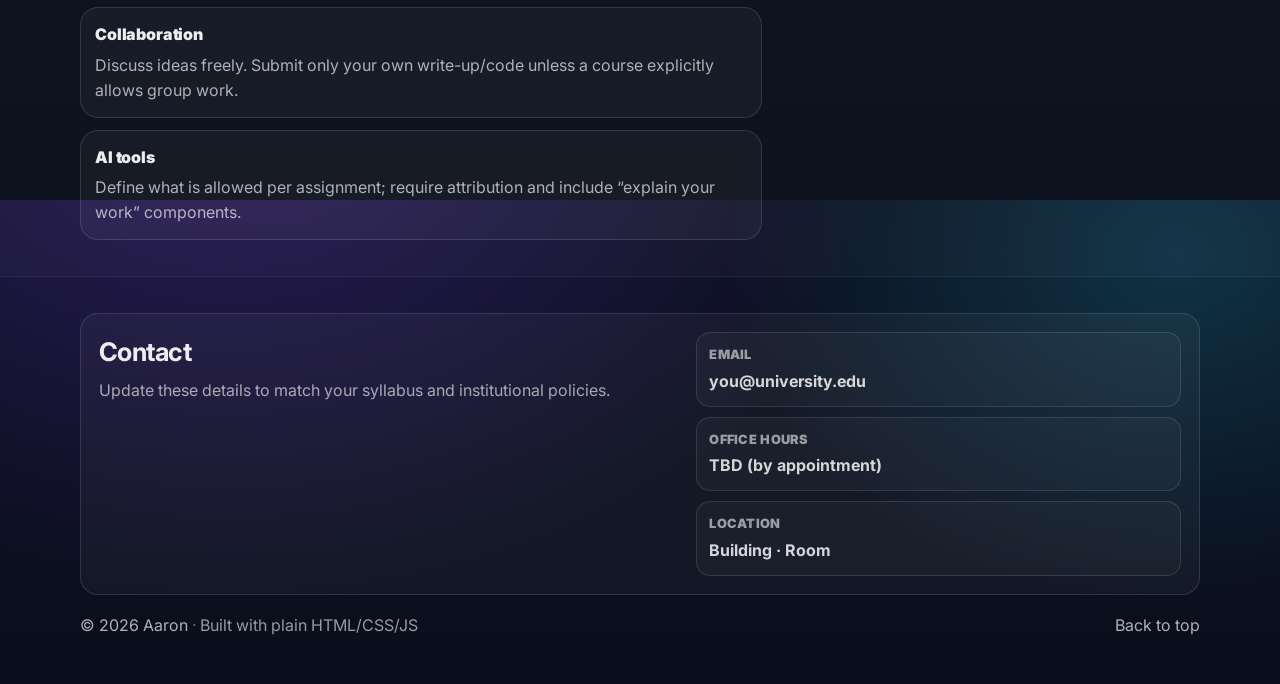
==== commit 26e81e7b: "Cursor #1" ====
--- a/index.html
+++ b/index.html
@@ -1,135 +1,255 @@
 <!doctype html>
 <html lang="en">
-<head>
-  <meta charset="utf-8" />
-  <meta name="viewport" content="width=device-width, initial-scale=1" />
-  <title>AI Teaching Studio · Home</title>
-  <link rel="preconnect" href="https://fonts.googleapis.com" />
-  <link rel="preconnect" href="https://fonts.gstatic.com" crossorigin />
-  <link href="https://fonts.googleapis.com/css2?family=Playfair+Display:ital,wght@0,400;1,400&family=DM+Sans:wght@300;400;500&family=DM+Serif+Display:ital@0;1&family=IBM+Plex+Mono:wght@400;500&family=Pretendard:wght@400;500;700&display=swap" rel="stylesheet" />
-  <link rel="stylesheet" href="./styles.css" />
-</head>
-<body data-page="home" data-title-en="AI Teaching Studio · Home" data-title-ko="AI Teaching Studio · 홈">
-
-  <header class="site-header">
-    <div class="nav-shell">
-      <a class="brand" href="./index.html" aria-label="Home">
-        <span class="logo-orb" aria-hidden="true"></span>
-        <span class="brand-text">AI Teaching Studio</span>
-      </a>
-
-      <button id="nav-toggle" class="nav-toggle" type="button" aria-expanded="false" aria-controls="primary-nav">
-        ☰ <span data-en="Menu" data-ko="메뉴">Menu</span>
-      </button>
-
-      <nav id="primary-nav" class="nav-menu" aria-label="Primary navigation">
-        <a class="nav-link is-active" href="./index.html" data-en="Home" data-ko="홈">Home</a>
-        <a class="nav-link" href="./archive.html" data-en="Archive" data-ko="아카이브">Archive</a>
-
-        <div class="dropdown" data-dropdown>
-          <button class="dropdown-toggle" type="button" aria-expanded="false" data-en="Current Semester ▾" data-ko="이번 학기 ▾">Current Semester ▾</button>
-          <div class="dropdown-menu current-courses-dropdown" role="menu" aria-label="Current semester courses"></div>
-        </div>
-
-        <div class="dropdown" data-dropdown>
-          <button class="dropdown-toggle" type="button" aria-expanded="false" data-en="Policies ▾" data-ko="정책 ▾">Policies ▾</button>
-          <div class="dropdown-menu" role="menu" aria-label="Policies links">
-            <a href="./policies.html#chatgpt-policy" data-en="ChatGPT Use" data-ko="ChatGPT 사용">ChatGPT Use</a>
-            <a href="./policies.html#test-policy" data-en="Tests &amp; Exams" data-ko="시험 정책">Tests &amp; Exams</a>
-            <a href="./policies.html#assignment-policy" data-en="Assignments" data-ko="과제 정책">Assignments</a>
-          </div>
-        </div>
-      </nav>
-
-      <div class="toggles">
-        <button id="lang-toggle" class="icon-btn" type="button" aria-label="Toggle language">한국어</button>
-        <button id="theme-toggle" class="icon-btn" type="button" aria-label="Toggle color theme">🌙</button>
-      </div>
-    </div>
-  </header>
-
-  <main class="wrap">
-    <header class="hero animate d1">
-      <p class="eyebrow" data-en="Computational Thinking · Human Insight" data-ko="계산적 사고 · 인간 중심 통찰">Computational Thinking · Human Insight</p>
-      <h1 class="animate d2" data-en="Teaching &amp; Courses" data-ko="강의 &amp; 코스">Teaching &amp; Courses</h1>
-
-      <div class="hero-meta animate d3">
-        <div class="hero-meta-item">
-          <span class="hero-meta-label" data-en="Institution" data-ko="소속">Institution</span>
-          <span class="hero-meta-value" data-en="Your University" data-ko="소속 대학교">Your University</span>
-        </div>
-        <div class="hero-meta-item">
-          <span class="hero-meta-label" data-en="Lab" data-ko="연구실">Lab</span>
-          <span class="hero-meta-value" data-en="AI Teaching Lab" data-ko="AI 티칭 연구실">AI Teaching Lab</span>
-        </div>
-        <div class="hero-meta-item">
-          <span class="hero-meta-label" data-en="Office" data-ko="연구실 위치">Office</span>
-          <span class="hero-meta-value" data-en="Building 100, Room 201" data-ko="100동 201호">Building 100, Room 201</span>
-        </div>
-        <div class="hero-meta-item">
-          <span class="hero-meta-label" data-en="Email" data-ko="이메일">Email</span>
-          <span class="hero-meta-value">you@university.edu</span>
-        </div>
-      </div>
-
-      <p class="hero-desc animate d4"
-         data-en="I teach courses at the intersection of AI, data science, and digital scholarship. This page highlights active offerings first, with quick paths to archives and course policies."
-         data-ko="AI, 데이터 사이언스, 디지털 학문의 교차점에서 수업을 진행합니다. 현재 운영 강의를 우선 제공하며, 아카이브 및 수업 정책으로 빠르게 이동할 수 있습니다.">
-        I teach courses at the intersection of AI, data science, and digital scholarship. This page highlights active offerings first, with quick paths to archives and course policies.
-      </p>
-
-      <div class="stats-bar animate d4" aria-label="Teaching summary">
-        <div class="stat">
-          <div class="stat-num">18</div>
-          <div class="stat-label" data-en="Courses taught" data-ko="총 강의 수">Courses taught</div>
-        </div>
-        <div class="stat">
-          <div class="stat-num">6</div>
-          <div class="stat-label" data-en="Semesters" data-ko="학기 수">Semesters</div>
-        </div>
-        <div class="stat">
-          <div class="stat-num">4</div>
-          <div class="stat-label" data-en="Grad seminars" data-ko="대학원 세미나">Grad seminars</div>
-        </div>
-        <div class="stat">
-          <div class="stat-num">~800</div>
-          <div class="stat-label" data-en="Students total" data-ko="총 수강생">Students total</div>
+  <head>
+    <meta charset="utf-8" />
+    <meta name="viewport" content="width=device-width, initial-scale=1" />
+    <meta name="color-scheme" content="dark light" />
+    <title>Courses · Aaron</title>
+    <meta
+      name="description"
+      content="University courses (2023–present): syllabi, schedules, logistics, and resources."
+    />
+
+    <link rel="preconnect" href="https://fonts.googleapis.com" />
+    <link rel="preconnect" href="https://fonts.gstatic.com" crossorigin />
+    <link
+      href="https://fonts.googleapis.com/css2?family=Inter:wght@400;500;600;700&display=swap"
+      rel="stylesheet"
+    />
+
+    <link rel="stylesheet" href="./styles.css" />
+  </head>
+  <body>
+    <a class="skip-link" href="#main">Skip to content</a>
+
+    <header class="site-header">
+      <div class="container">
+        <div class="nav">
+          <div class="brand">
+            <div class="brand__mark" aria-hidden="true">A</div>
+            <div class="brand__text">
+              <div class="brand__title">Aaron</div>
+              <div class="brand__subtitle">Courses (2023–present)</div>
+            </div>
+          </div>
+
+          <nav class="nav__links" aria-label="Primary">
+            <a href="#courses">Courses</a>
+            <a href="#policies">Policies</a>
+            <a href="#contact">Contact</a>
+          </nav>
         </div>
       </div>
     </header>
 
-    <section class="section">
-      <div class="section-head">
-        <div class="section-title">
-          <h2 data-en="Current Semester" data-ko="이번 학기 강의">Current Semester</h2>
-          <span class="section-line" aria-hidden="true"></span>
-        </div>
-        <div class="section-actions">
-          <button id="thumb-toggle" class="text-btn" type="button"
-                  data-en="Show thumbnails" data-ko="썸네일 표시">Show thumbnails</button>
-          <a class="text-link" href="./archive.html" data-en="View archive →" data-ko="아카이브 보기 →">View archive →</a>
-        </div>
-      </div>
-
-      <div id="home-filter-bar" class="filter-bar" aria-label="Filter courses"></div>
-      <div id="current-courses" aria-live="polite"></div>
-    </section>
-  </main>
-
-  <footer class="site-footer">
-    <div class="footer-grid">
-      <span class="footer-note"
-            data-en="© 2026 AI Teaching Studio"
-            data-ko="© 2026 AI Teaching Studio">
-        © 2026 AI Teaching Studio
-      </span>
-      <ul class="footer-links">
-        <li><a href="./archive.html" data-en="Archive" data-ko="아카이브">Archive</a></li>
-        <li><a href="./policies.html" data-en="Policies" data-ko="정책">Policies</a></li>
-      </ul>
-    </div>
-  </footer>
-
-  <script src="./app.js"></script>
-</body>
+    <main id="main">
+      <section class="hero">
+        <div class="container">
+          <div class="hero__grid">
+            <div class="hero__copy">
+              <p class="eyebrow">University</p>
+              <h1 class="hero__title">Course homepages, built for clarity.</h1>
+              <p class="hero__lead">
+                A clean index of my teaching (and/or coursework): syllabi, weekly
+                plans, assignments, readings, and logistics. This is a temporary
+                stand-in while the official pages are finalized.
+              </p>
+
+              <div class="hero__chips" aria-label="Highlights">
+                <span class="chip">Syllabi</span>
+                <span class="chip">Lecture notes</span>
+                <span class="chip">Assignments</span>
+                <span class="chip">Reading lists</span>
+              </div>
+
+              <div class="hero__cta">
+                <a class="button" href="#courses">Browse courses</a>
+                <a class="button button--ghost" href="#contact">Office hours</a>
+              </div>
+
+              <p class="hero__meta">
+                Tip: Use search or filter by year/term. All data below is
+                placeholder—edit it in <code>app.js</code>.
+              </p>
+            </div>
+
+            <aside class="hero__panel" aria-label="Quick info">
+              <div class="panel">
+                <div class="panel__row">
+                  <div class="panel__label">Affiliation</div>
+                  <div class="panel__value">Your Department · Your University</div>
+                </div>
+                <div class="panel__row">
+                  <div class="panel__label">Research</div>
+                  <div class="panel__value">ML · Systems · Security · HCI</div>
+                </div>
+                <div class="panel__row">
+                  <div class="panel__label">Teaching</div>
+                  <div class="panel__value">Undergrad + Grad</div>
+                </div>
+                <div class="panel__row">
+                  <div class="panel__label">Links</div>
+                  <div class="panel__value">
+                    <a href="#" aria-label="Personal website">Website</a>
+                    <span class="sep" aria-hidden="true">·</span>
+                    <a href="#" aria-label="Google Scholar">Scholar</a>
+                    <span class="sep" aria-hidden="true">·</span>
+                    <a href="#" aria-label="GitHub">GitHub</a>
+                  </div>
+                </div>
+              </div>
+            </aside>
+          </div>
+        </div>
+      </section>
+
+      <section class="section" id="courses">
+        <div class="container">
+          <div class="section__head">
+            <div>
+              <h2 class="section__title">Courses</h2>
+              <p class="section__subtitle">
+                Search by title/code, or filter by year and term.
+              </p>
+            </div>
+            <div class="kpi" aria-label="Counts">
+              <div class="kpi__item">
+                <div class="kpi__label">Shown</div>
+                <div class="kpi__value" id="shownCount">0</div>
+              </div>
+              <div class="kpi__item">
+                <div class="kpi__label">Total</div>
+                <div class="kpi__value" id="totalCount">0</div>
+              </div>
+            </div>
+          </div>
+
+          <div class="controls" role="search">
+            <label class="control">
+              <span class="control__label">Search</span>
+              <input
+                id="q"
+                type="search"
+                placeholder="e.g., CS 4xx, Deep Learning, Algorithms…"
+                autocomplete="off"
+              />
+            </label>
+
+            <label class="control">
+              <span class="control__label">Year</span>
+              <select id="year"></select>
+            </label>
+
+            <label class="control">
+              <span class="control__label">Term</span>
+              <select id="term"></select>
+            </label>
+
+            <button class="button button--ghost control__reset" id="reset" type="button">
+              Reset
+            </button>
+          </div>
+
+          <div class="grid" id="courseGrid" aria-live="polite"></div>
+
+          <div class="empty" id="emptyState" hidden>
+            <div class="empty__title">No matches</div>
+            <div class="empty__body">
+              Try clearing filters, or broaden your search query.
+            </div>
+          </div>
+        </div>
+      </section>
+
+      <section class="section section--muted" id="policies">
+        <div class="container">
+          <div class="two-col">
+            <div>
+              <h2 class="section__title">Policies (placeholder)</h2>
+              <p class="section__subtitle">
+                Replace this with your standard course policy text or link out
+                to an official policy page.
+              </p>
+
+              <div class="callouts">
+                <div class="callout">
+                  <div class="callout__title">Accessibility</div>
+                  <div class="callout__body">
+                    I’m happy to support accommodations—please reach out early so
+                    we can plan together.
+                  </div>
+                </div>
+                <div class="callout">
+                  <div class="callout__title">Collaboration</div>
+                  <div class="callout__body">
+                    Discuss ideas freely. Submit only your own write-up/code
+                    unless a course explicitly allows group work.
+                  </div>
+                </div>
+                <div class="callout">
+                  <div class="callout__title">AI tools</div>
+                  <div class="callout__body">
+                    Define what is allowed per assignment; require attribution
+                    and include “explain your work” components.
+                  </div>
+                </div>
+              </div>
+            </div>
+
+            <aside class="panel panel--soft" aria-label="How to use this page">
+              <h3 class="panel__title">How this page is organized</h3>
+              <ul class="list">
+                <li>Each course card links to a placeholder URL.</li>
+                <li>In the future, each course becomes its own page.</li>
+                <li>Maintain content in Markdown or a CMS; generate the site.</li>
+              </ul>
+            </aside>
+          </div>
+        </div>
+      </section>
+
+      <section class="section" id="contact">
+        <div class="container">
+          <div class="footer-card">
+            <div>
+              <h2 class="section__title">Contact</h2>
+              <p class="section__subtitle">
+                Update these details to match your syllabus and institutional
+                policies.
+              </p>
+            </div>
+            <div class="contact">
+              <div class="contact__item">
+                <div class="contact__label">Email</div>
+                <div class="contact__value">
+                  <a href="mailto:you@university.edu">you@university.edu</a>
+                </div>
+              </div>
+              <div class="contact__item">
+                <div class="contact__label">Office hours</div>
+                <div class="contact__value">TBD (by appointment)</div>
+              </div>
+              <div class="contact__item">
+                <div class="contact__label">Location</div>
+                <div class="contact__value">Building · Room</div>
+              </div>
+            </div>
+          </div>
+
+          <footer class="site-footer">
+            <div class="site-footer__left">
+              <span>© <span id="yearNow"></span> Aaron</span>
+              <span class="sep" aria-hidden="true">·</span>
+              <span class="muted">Built with plain HTML/CSS/JS</span>
+            </div>
+            <div class="site-footer__right">
+              <a href="#main">Back to top</a>
+            </div>
+          </footer>
+        </div>
+      </section>
+    </main>
+
+    <script src="./app.js" defer></script>
+  </body>
 </html>
--- a/styles.css
+++ b/styles.css
@@ -1,939 +1,593 @@
-/* ── tokens ────────────────────────────────────────────────── */
 :root {
-  --bg:          #0c0c0e;
-  --bg-nav:      rgba(12,12,14,0.90);
-  --surface:     #141418;
-  --surface-alt: #101014;
-  --border:      #2a2a32;
-  --muted:       #4a4a5a;
-  --text:        #e8e8f0;
-  --sub:         #9898b0;
-  --accent:      #7eb8f7;
-  --accent-2:    #b9fbc0;
-  --tag-bg:      #1c1c26;
-  --radius:      6px;
-  --shadow:      0 10px 32px rgba(0,0,0,0.38);
-}
-
-html[data-theme="light"] {
-  --bg:          #f3f4f8;
-  --bg-nav:      rgba(243,244,248,0.92);
-  --surface:     #ffffff;
-  --surface-alt: #f8f8fc;
-  --border:      #d9dbe6;
-  --muted:       #8f95a8;
-  --text:        #1f2330;
-  --sub:         #5b6178;
-  --accent:      #3d77d8;
-  --accent-2:    #2f9d69;
-  --tag-bg:      #f5f7fb;
-  --shadow:      0 8px 24px rgba(28,34,52,0.10);
-}
-
-*, *::before, *::after { box-sizing: border-box; margin: 0; padding: 0; }
-
-html { scroll-behavior: smooth; }
-
+  --bg: #0b1020;
+  --bg2: #090d1a;
+  --card: rgba(255, 255, 255, 0.06);
+  --card2: rgba(255, 255, 255, 0.08);
+  --border: rgba(255, 255, 255, 0.12);
+  --text: rgba(255, 255, 255, 0.92);
+  --muted: rgba(255, 255, 255, 0.68);
+  --muted2: rgba(255, 255, 255, 0.56);
+  --shadow: 0 18px 45px rgba(0, 0, 0, 0.45);
+
+  --accent: #7c3aed;
+  --accent2: #22d3ee;
+  --good: #34d399;
+  --warn: #fbbf24;
+
+  --radius: 18px;
+  --radius-sm: 12px;
+  --container: 1120px;
+}
+
+* {
+  box-sizing: border-box;
+}
+
+html,
 body {
-  background: var(--bg);
+  height: 100%;
+}
+
+body {
+  margin: 0;
+  font-family: Inter, ui-sans-serif, system-ui, -apple-system, Segoe UI, Roboto,
+    Helvetica, Arial, "Apple Color Emoji", "Segoe UI Emoji";
   color: var(--text);
-  font-family: "DM Sans", "Pretendard", sans-serif;
-  font-weight: 300;
-  line-height: 1.6;
-  min-height: 100vh;
-  overflow-x: hidden;
-}
-
-body.lang-ko { font-family: "Pretendard", "DM Sans", sans-serif; }
-
-body::before {
-  content: "";
-  position: fixed;
-  inset: 0;
-  background-image: radial-gradient(circle, color-mix(in srgb, var(--border) 65%, transparent) 1px, transparent 1px);
-  background-size: 28px 28px;
-  opacity: 0.45;
-  pointer-events: none;
-  z-index: 0;
-}
-
-a { color: inherit; }
-
-/* ── nav ────────────────────────────────────────────────────── */
+  background: radial-gradient(1200px 900px at 18% -10%, rgba(124, 58, 237, 0.28), transparent 55%),
+    radial-gradient(900px 700px at 92% 6%, rgba(34, 211, 238, 0.18), transparent 50%),
+    linear-gradient(180deg, var(--bg) 0%, var(--bg2) 100%);
+  line-height: 1.55;
+}
+
+a {
+  color: inherit;
+  text-decoration: none;
+}
+
+a:hover {
+  text-decoration: underline;
+  text-decoration-color: rgba(255, 255, 255, 0.45);
+  text-underline-offset: 4px;
+}
+
+code {
+  font-family: ui-monospace, SFMono-Regular, Menlo, Monaco, Consolas,
+    "Liberation Mono", "Courier New", monospace;
+  font-size: 0.95em;
+  color: rgba(255, 255, 255, 0.86);
+}
+
+.container {
+  width: min(var(--container), calc(100% - 48px));
+  margin: 0 auto;
+}
+
+.skip-link {
+  position: absolute;
+  top: 10px;
+  left: 10px;
+  transform: translateY(-200%);
+  padding: 10px 12px;
+  background: rgba(0, 0, 0, 0.6);
+  border: 1px solid var(--border);
+  border-radius: 10px;
+  z-index: 50;
+}
+.skip-link:focus {
+  transform: translateY(0);
+}
+
 .site-header {
   position: sticky;
   top: 0;
-  z-index: 100;
-  border-bottom: 1px solid var(--border);
-  background: var(--bg-nav);
+  z-index: 40;
   backdrop-filter: blur(14px);
-}
-
-.nav-shell {
-  position: relative;
-  z-index: 1;
-  max-width: 900px;
-  margin: 0 auto;
-  padding: 0 24px;
-  height: 52px;
-  display: flex;
-  align-items: center;
+  background: rgba(7, 10, 20, 0.65);
+  border-bottom: 1px solid rgba(255, 255, 255, 0.08);
+}
+
+.nav {
+  display: flex;
+  align-items: center;
+  justify-content: space-between;
+  padding: 16px 0;
+  gap: 14px;
+}
+
+.brand {
+  display: flex;
+  align-items: center;
+  gap: 12px;
+}
+
+.brand__mark {
+  width: 38px;
+  height: 38px;
+  border-radius: 12px;
+  display: grid;
+  place-items: center;
+  font-weight: 800;
+  letter-spacing: -0.04em;
+  background: linear-gradient(135deg, rgba(124, 58, 237, 0.95), rgba(34, 211, 238, 0.75));
+  box-shadow: 0 12px 25px rgba(124, 58, 237, 0.2);
+}
+
+.brand__title {
+  font-weight: 700;
+  letter-spacing: -0.02em;
+  line-height: 1.1;
+}
+.brand__subtitle {
+  color: var(--muted2);
+  font-size: 0.92rem;
+  line-height: 1.1;
+}
+
+.nav__links {
+  display: flex;
+  gap: 16px;
+  align-items: center;
+  color: rgba(255, 255, 255, 0.76);
+  font-weight: 600;
+  font-size: 0.95rem;
+}
+
+.nav__links a {
+  padding: 8px 10px;
+  border-radius: 10px;
+}
+.nav__links a:hover {
+  text-decoration: none;
+  background: rgba(255, 255, 255, 0.06);
+}
+
+.hero {
+  padding: 56px 0 22px;
+}
+
+.hero__grid {
+  display: grid;
+  grid-template-columns: 1.4fr 0.9fr;
+  gap: 26px;
+  align-items: start;
+}
+
+.eyebrow {
+  display: inline-flex;
+  align-items: center;
+  gap: 10px;
+  font-weight: 700;
+  letter-spacing: 0.14em;
+  text-transform: uppercase;
+  color: rgba(255, 255, 255, 0.68);
+  font-size: 0.78rem;
+  margin: 0 0 10px;
+}
+
+.hero__title {
+  margin: 0 0 10px;
+  font-size: clamp(2.1rem, 3.4vw, 3.1rem);
+  line-height: 1.08;
+  letter-spacing: -0.03em;
+}
+
+.hero__lead {
+  margin: 0 0 18px;
+  color: rgba(255, 255, 255, 0.74);
+  font-size: 1.06rem;
+  max-width: 64ch;
+}
+
+.hero__meta {
+  margin: 14px 0 0;
+  color: rgba(255, 255, 255, 0.56);
+  font-size: 0.95rem;
+}
+
+.hero__chips {
+  display: flex;
+  flex-wrap: wrap;
+  gap: 10px;
+  margin: 0 0 18px;
+}
+
+.chip {
+  padding: 8px 10px;
+  border-radius: 999px;
+  border: 1px solid rgba(255, 255, 255, 0.12);
+  background: rgba(255, 255, 255, 0.04);
+  color: rgba(255, 255, 255, 0.74);
+  font-weight: 600;
+  font-size: 0.9rem;
+}
+
+.hero__cta {
+  display: flex;
+  gap: 12px;
+  flex-wrap: wrap;
+}
+
+.button {
+  display: inline-flex;
+  align-items: center;
+  justify-content: center;
+  gap: 10px;
+  padding: 10px 14px;
+  border-radius: 12px;
+  font-weight: 700;
+  border: 1px solid rgba(255, 255, 255, 0.14);
+  background: linear-gradient(135deg, rgba(124, 58, 237, 0.95), rgba(34, 211, 238, 0.45));
+  box-shadow: 0 18px 45px rgba(0, 0, 0, 0.35);
+}
+
+.button:hover {
+  text-decoration: none;
+  filter: brightness(1.06);
+}
+
+.button--ghost {
+  background: rgba(255, 255, 255, 0.04);
+  box-shadow: none;
+}
+
+.panel {
+  border-radius: var(--radius);
+  border: 1px solid rgba(255, 255, 255, 0.12);
+  background: linear-gradient(180deg, rgba(255, 255, 255, 0.06), rgba(255, 255, 255, 0.03));
+  box-shadow: var(--shadow);
+  padding: 18px;
+}
+
+.panel--soft {
+  box-shadow: none;
+  background: rgba(255, 255, 255, 0.04);
+}
+
+.panel__row {
+  display: grid;
+  grid-template-columns: 110px 1fr;
+  gap: 12px;
+  padding: 10px 0;
+  border-bottom: 1px solid rgba(255, 255, 255, 0.08);
+}
+.panel__row:last-child {
+  border-bottom: 0;
+}
+.panel__label {
+  color: rgba(255, 255, 255, 0.56);
+  font-weight: 700;
+  font-size: 0.92rem;
+}
+.panel__value {
+  color: rgba(255, 255, 255, 0.82);
+  font-weight: 600;
+}
+
+.panel__title {
+  margin: 0 0 10px;
+  font-size: 1.05rem;
+  letter-spacing: -0.01em;
+}
+
+.sep {
+  opacity: 0.55;
+}
+
+.section {
+  padding: 36px 0;
+}
+.section--muted {
+  background: rgba(255, 255, 255, 0.02);
+  border-top: 1px solid rgba(255, 255, 255, 0.06);
+  border-bottom: 1px solid rgba(255, 255, 255, 0.06);
+}
+
+.section__head {
+  display: flex;
+  align-items: end;
   justify-content: space-between;
   gap: 16px;
-}
-
-.brand {
+  flex-wrap: wrap;
+  margin-bottom: 16px;
+}
+
+.section__title {
+  margin: 0 0 6px;
+  font-size: 1.6rem;
+  letter-spacing: -0.02em;
+}
+
+.section__subtitle {
+  margin: 0;
+  color: rgba(255, 255, 255, 0.62);
+  max-width: 70ch;
+}
+
+.controls {
+  display: grid;
+  grid-template-columns: 1.4fr 0.5fr 0.5fr auto;
+  gap: 12px;
+  margin: 14px 0 18px;
+}
+
+.control {
+  display: grid;
+  gap: 6px;
+}
+.control__label {
+  font-size: 0.84rem;
+  color: rgba(255, 255, 255, 0.62);
+  font-weight: 700;
+}
+
+input,
+select {
+  padding: 11px 12px;
+  border-radius: 12px;
+  border: 1px solid rgba(255, 255, 255, 0.12);
+  background: rgba(10, 14, 28, 0.72);
+  color: rgba(255, 255, 255, 0.88);
+  outline: none;
+}
+
+input::placeholder {
+  color: rgba(255, 255, 255, 0.42);
+}
+
+input:focus,
+select:focus {
+  border-color: rgba(34, 211, 238, 0.45);
+  box-shadow: 0 0 0 4px rgba(34, 211, 238, 0.12);
+}
+
+.control__reset {
+  align-self: end;
+  height: 44px;
+}
+
+.grid {
+  display: grid;
+  grid-template-columns: repeat(12, 1fr);
+  gap: 14px;
+}
+
+.card {
+  grid-column: span 6;
+  border-radius: var(--radius);
+  border: 1px solid rgba(255, 255, 255, 0.12);
+  background: rgba(255, 255, 255, 0.05);
+  padding: 16px;
+  transition: transform 150ms ease, border-color 150ms ease, background 150ms ease;
+}
+
+.card:hover {
+  transform: translateY(-2px);
+  border-color: rgba(124, 58, 237, 0.35);
+  background: rgba(255, 255, 255, 0.065);
+}
+
+.card__top {
+  display: flex;
+  align-items: start;
+  justify-content: space-between;
+  gap: 12px;
+}
+
+.badge {
   display: inline-flex;
   align-items: center;
+  padding: 6px 10px;
+  border-radius: 999px;
+  font-weight: 800;
+  font-size: 0.78rem;
+  border: 1px solid rgba(255, 255, 255, 0.12);
+  background: rgba(255, 255, 255, 0.04);
+  color: rgba(255, 255, 255, 0.72);
+  white-space: nowrap;
+}
+
+.card__title {
+  margin: 2px 0 0;
+  font-size: 1.05rem;
+  letter-spacing: -0.01em;
+  line-height: 1.25;
+}
+
+.card__code {
+  margin: 0;
+  color: rgba(255, 255, 255, 0.62);
+  font-weight: 700;
+  font-size: 0.92rem;
+}
+
+.card__desc {
+  margin: 10px 0 12px;
+  color: rgba(255, 255, 255, 0.68);
+}
+
+.card__meta {
+  display: flex;
+  align-items: center;
+  justify-content: space-between;
+  gap: 12px;
+  flex-wrap: wrap;
+  padding-top: 10px;
+  border-top: 1px solid rgba(255, 255, 255, 0.08);
+}
+
+.meta {
+  color: rgba(255, 255, 255, 0.62);
+  font-size: 0.92rem;
+  font-weight: 600;
+}
+
+.links {
+  display: flex;
+  gap: 12px;
+  flex-wrap: wrap;
+  font-weight: 800;
+  color: rgba(255, 255, 255, 0.78);
+}
+
+.links a {
+  padding: 6px 10px;
+  border-radius: 999px;
+  border: 1px solid rgba(255, 255, 255, 0.12);
+  background: rgba(255, 255, 255, 0.03);
+}
+.links a:hover {
   text-decoration: none;
-  gap: 8px;
-  min-width: 0;
-  flex-shrink: 0;
-}
-
-.logo-orb {
-  width: 10px;
-  height: 10px;
-  border-radius: 50%;
-  background: linear-gradient(135deg, var(--accent), var(--accent-2));
-  box-shadow: 0 0 10px color-mix(in srgb, var(--accent) 55%, transparent);
-  flex-shrink: 0;
-}
-
-.brand-text {
-  font-family: "IBM Plex Mono", monospace;
-  font-size: 0.78rem;
-  color: var(--accent);
-  letter-spacing: 0.04em;
-  white-space: nowrap;
-  overflow: hidden;
-  text-overflow: ellipsis;
-}
-
-/* nav links – match courses.html */
-.nav-menu {
-  display: flex;
-  align-items: center;
-  gap: 28px;
-  list-style: none;
-}
-
-.nav-link,
-.dropdown-toggle {
+  background: rgba(255, 255, 255, 0.06);
+}
+
+.kpi {
+  display: flex;
+  gap: 14px;
+}
+
+.kpi__item {
+  padding: 10px 12px;
+  border-radius: 14px;
+  border: 1px solid rgba(255, 255, 255, 0.12);
+  background: rgba(255, 255, 255, 0.04);
+  min-width: 92px;
+}
+
+.kpi__label {
   font-size: 0.8rem;
-  color: var(--sub);
-  text-decoration: none;
+  color: rgba(255, 255, 255, 0.56);
+  font-weight: 800;
+  letter-spacing: 0.03em;
+  text-transform: uppercase;
+}
+.kpi__value {
+  font-size: 1.25rem;
+  font-weight: 900;
+  letter-spacing: -0.02em;
+  margin-top: 2px;
+}
+
+.empty {
+  margin-top: 16px;
+  border-radius: var(--radius);
+  border: 1px dashed rgba(255, 255, 255, 0.18);
+  background: rgba(255, 255, 255, 0.03);
+  padding: 18px;
+}
+.empty__title {
+  font-weight: 900;
+  letter-spacing: -0.01em;
+  margin-bottom: 4px;
+}
+.empty__body {
+  color: rgba(255, 255, 255, 0.62);
+}
+
+.two-col {
+  display: grid;
+  grid-template-columns: 1.3fr 0.8fr;
+  gap: 18px;
+  align-items: start;
+}
+
+.callouts {
+  display: grid;
+  gap: 12px;
+  margin-top: 16px;
+}
+
+.callout {
+  border-radius: var(--radius);
+  border: 1px solid rgba(255, 255, 255, 0.12);
+  background: rgba(255, 255, 255, 0.04);
+  padding: 14px;
+}
+.callout__title {
+  font-weight: 900;
+  letter-spacing: -0.01em;
+  margin-bottom: 6px;
+}
+.callout__body {
+  color: rgba(255, 255, 255, 0.66);
+}
+
+.list {
+  margin: 0;
+  padding-left: 18px;
+  color: rgba(255, 255, 255, 0.68);
+}
+.list li {
+  margin: 8px 0;
+}
+
+.footer-card {
+  border-radius: var(--radius);
+  border: 1px solid rgba(255, 255, 255, 0.12);
+  background: rgba(255, 255, 255, 0.04);
+  padding: 18px;
+  display: grid;
+  grid-template-columns: 1.2fr 1fr;
+  gap: 16px;
+  align-items: start;
+}
+
+.contact {
+  display: grid;
+  gap: 10px;
+}
+.contact__item {
+  padding: 12px;
+  border-radius: 14px;
+  border: 1px solid rgba(255, 255, 255, 0.12);
+  background: rgba(255, 255, 255, 0.03);
+}
+.contact__label {
+  color: rgba(255, 255, 255, 0.56);
+  font-weight: 900;
   letter-spacing: 0.02em;
-  transition: color 0.2s;
-  background: transparent;
-  border: 0;
-  padding: 0;
-  cursor: pointer;
-  font: inherit;
-  white-space: nowrap;
-}
-
-.nav-link:hover,
-.nav-link.is-active,
-.dropdown-toggle:hover,
-.dropdown.open .dropdown-toggle {
-  color: var(--text);
-}
-
-/* ── dropdowns: CLICK-ONLY (no hover trigger) ─────────────── */
-.dropdown { position: relative; }
-
-.dropdown-menu {
-  position: absolute;
-  top: calc(100% + 10px);
-  left: 0;
-  min-width: 240px;
-  display: none;
-  flex-direction: column;
-  gap: 2px;
-  border: 1px solid var(--border);
-  border-radius: var(--radius);
-  background: var(--surface);
-  box-shadow: var(--shadow);
-  padding: 8px;
-}
-
-.dropdown.open .dropdown-menu { display: flex; }
-
-.dropdown-menu a {
-  font-size: 0.76rem;
-  color: var(--sub);
-  text-decoration: none;
-  padding: 8px 10px;
-  border-radius: 4px;
-  display: block;
-}
-
-.dropdown-menu a:hover {
-  background: var(--tag-bg);
-  color: var(--text);
-}
-
-/* hamburger */
-.nav-toggle {
-  display: none;
-  border: 1px solid var(--border);
-  background: var(--surface);
-  color: var(--text);
-  border-radius: 999px;
-  padding: 4px 12px;
-  cursor: pointer;
-  font: inherit;
-  white-space: nowrap;
-}
-
-.toggles {
-  display: inline-flex;
-  gap: 8px;
-  flex-shrink: 0;
-}
-
-.icon-btn {
-  border: 1px solid var(--border);
-  background: var(--surface);
-  color: var(--text);
-  border-radius: 999px;
-  padding: 4px 10px;
-  font: inherit;
-  cursor: pointer;
+  text-transform: uppercase;
   font-size: 0.8rem;
 }
-
-/* ── layout ─────────────────────────────────────────────────── */
-.wrap {
-  position: relative;
-  z-index: 1;
-  max-width: 900px;
-  margin: 0 auto;
-  padding: 0 24px;
-}
-
-/* ── hero ────────────────────────────────────────────────────── */
-.hero {
-  padding: 80px 0 60px;
-  border-bottom: 1px solid var(--border);
-}
-
-.eyebrow {
-  font-family: "IBM Plex Mono", monospace;
-  font-size: 0.72rem;
-  color: var(--accent);
-  letter-spacing: 0.12em;
-  text-transform: uppercase;
-  margin-bottom: 20px;
-}
-
-.hero h1 {
-  font-family: "Playfair Display", "DM Serif Display", "Pretendard", serif;
-  font-size: clamp(2.4rem, 6vw, 4rem);
-  font-weight: 400;
-  line-height: 1.08;
-  letter-spacing: -0.02em;
-  color: var(--text);
-}
-
-.hero h1 em {
-  font-style: italic;
-  color: var(--accent);
-}
-
-/* hero meta row (institution / lab / office / email) */
-.hero-meta {
-  display: flex;
-  gap: 32px;
-  margin-top: 28px;
+.contact__value {
+  margin-top: 4px;
+  font-weight: 700;
+  color: rgba(255, 255, 255, 0.82);
+}
+
+.site-footer {
+  display: flex;
+  justify-content: space-between;
+  align-items: center;
+  gap: 12px;
   flex-wrap: wrap;
-}
-
-.hero-meta-item {
-  display: flex;
-  flex-direction: column;
-  gap: 2px;
-}
-
-.hero-meta-label {
-  font-family: "IBM Plex Mono", monospace;
-  font-size: 0.68rem;
-  color: var(--muted);
-  text-transform: uppercase;
-  letter-spacing: 0.1em;
-}
-
-.hero-meta-value {
-  font-size: 0.88rem;
-  color: var(--sub);
-}
-
-.hero-desc {
-  margin-top: 32px;
-  max-width: 560px;
-  font-size: 0.95rem;
-  color: var(--sub);
-  line-height: 1.75;
-  border-left: 2px solid var(--border);
-  padding-left: 18px;
-}
-
-/* stats bar */
-.stats-bar {
-  display: flex;
-  gap: 0;
-  border: 1px solid var(--border);
-  border-radius: var(--radius);
-  overflow: hidden;
-  margin-top: 36px;
-}
-
-.stat {
-  flex: 1;
-  padding: 14px 20px;
-  border-right: 1px solid var(--border);
-  text-align: center;
-}
-
-.stat:last-child { border-right: none; }
-
-.stat-num {
-  font-family: "Playfair Display", "DM Serif Display", serif;
-  font-size: 1.6rem;
-  color: var(--accent);
-  line-height: 1;
-}
-
-.stat-label {
-  font-family: "IBM Plex Mono", monospace;
-  font-size: 0.62rem;
-  color: var(--muted);
-  text-transform: uppercase;
-  letter-spacing: 0.08em;
-  margin-top: 4px;
-}
-
-/* ── filter bar ──────────────────────────────────────────────── */
-.filter-bar {
-  display: flex;
-  gap: 8px;
-  padding: 28px 0 0;
-  flex-wrap: wrap;
-  align-items: center;
-}
-
-.filter-label {
-  font-family: "IBM Plex Mono", monospace;
-  font-size: 0.68rem;
-  color: var(--muted);
-  text-transform: uppercase;
-  letter-spacing: 0.1em;
-  margin-right: 4px;
-}
-
-.filter-btn {
-  background: var(--tag-bg);
-  border: 1px solid var(--border);
-  color: var(--sub);
-  padding: 4px 14px;
-  border-radius: 999px;
-  font-family: "IBM Plex Mono", monospace;
-  font-size: 0.72rem;
-  cursor: pointer;
-  transition: all 0.18s;
-  letter-spacing: 0.04em;
-}
-
-.filter-btn:hover {
-  border-color: var(--accent);
-  color: var(--accent);
-}
-
-.filter-btn.active {
-  background: var(--accent);
-  border-color: var(--accent);
-  color: #0c0c0e;
-}
-
-/* ── sections ────────────────────────────────────────────────── */
-.section { padding: 38px 0; }
-
-.section-head {
-  display: flex;
-  align-items: flex-end;
-  justify-content: space-between;
-  gap: 12px;
-  margin-bottom: 16px;
-}
-
-.section-title {
-  display: flex;
-  align-items: center;
-  gap: 14px;
-}
-
-.section-title h2 {
-  margin: 0;
-  font-family: "IBM Plex Mono", monospace;
-  font-size: 0.76rem;
-  color: var(--muted);
-  text-transform: uppercase;
-  letter-spacing: 0.12em;
-  font-weight: 400;
-}
-
-.section-line {
-  width: min(180px, 20vw);
-  height: 1px;
-  background: var(--border);
-}
-
-.section-actions {
-  display: flex;
-  align-items: center;
-  gap: 16px;
-}
-
-.text-link, .text-btn {
-  font-size: 0.76rem;
-  color: var(--sub);
-  text-decoration: none;
-  background: none;
-  border: none;
-  padding: 0;
-  cursor: pointer;
-  font: inherit;
-}
-
-.text-link:hover, .text-btn:hover { color: var(--accent); }
-
-/* ── semester group headings (archive / home grouped views) ── */
-.semester-group { margin-bottom: 44px; }
-.semester-group:last-child { margin-bottom: 0; }
-.semester-group.hidden { display: none; }
-
-.semester-heading {
-  display: flex;
-  align-items: center;
-  gap: 14px;
-  margin-bottom: 16px;
-}
-
-.semester-label {
-  font-family: "IBM Plex Mono", monospace;
-  font-size: 0.75rem;
-  color: var(--muted);
-  text-transform: uppercase;
-  letter-spacing: 0.12em;
-  white-space: nowrap;
-}
-
-.semester-line {
-  flex: 1;
-  height: 1px;
-  background: var(--border);
-}
-
-/* ── course grid ─────────────────────────────────────────────── */
-.course-grid {
-  display: grid;
-  grid-template-columns: repeat(auto-fill, minmax(260px, 1fr));
-  gap: 14px;
-}
-
-/* ── course card (also used as <a>) ─────────────────────────── */
-.course-card {
-  background: var(--surface);
-  border: 1px solid var(--border);
-  border-radius: var(--radius);
-  padding: 20px;
-  display: flex;
-  flex-direction: column;
-  gap: 10px;
-  position: relative;
-  overflow: hidden;
-  transition: border-color 0.2s, transform 0.18s, box-shadow 0.2s;
-  cursor: pointer;
-  text-decoration: none;
-  color: inherit;
-}
-
-.course-card::after {
-  content: "";
-  position: absolute;
-  top: 0; left: 0; right: 0;
-  height: 2px;
-  background: linear-gradient(90deg, var(--accent), var(--accent-2));
-  opacity: 0;
-  transition: opacity 0.2s;
-}
-
-.course-card:hover {
-  border-color: color-mix(in srgb, var(--accent) 25%, var(--border));
-  transform: translateY(-2px);
-  box-shadow: var(--shadow);
-}
-
-.course-card:hover::after { opacity: 1; }
-
-/* textbook thumbnail – hidden until body.thumbnails-visible */
-.course-thumb {
-  display: none;
-  width: 100%;
-  height: 130px;
-  background: var(--surface-alt);
-  border-radius: 0;   /* no border-radius per spec */
-  object-fit: cover;
-  margin: -20px -20px 0;
-  width: calc(100% + 40px);
-  flex-shrink: 0;
-}
-
-body.thumbnails-visible .course-thumb { display: block; }
-
-/* university logo – upper-right, hidden until thumbnails-visible */
-.uni-logo {
-  display: none;
-  position: absolute;
-  top: 20px;
-  right: 20px;
-  width: 56px;
-  height: 56px;
-  opacity: 0.5;
-  pointer-events: none;
-  flex-shrink: 0;
-}
-
-body.thumbnails-visible .uni-logo { display: block; }
-
-.course-code {
-  font-family: "IBM Plex Mono", monospace;
-  font-size: 0.68rem;
-  color: var(--accent);
-  letter-spacing: 0.08em;
-}
-
-.course-title {
-  margin: 0;
-  font-size: 0.92rem;
-  font-weight: 500;
-  line-height: 1.35;
-}
-
-/* push title right when logo is visible to avoid overlap */
-body.thumbnails-visible .course-card .course-code,
-body.thumbnails-visible .course-card .course-title {
-  padding-right: 64px;
-}
-
-.course-meta {
-  margin: 0;
-  font-size: 0.78rem;
-  color: var(--muted);
-  line-height: 1.55;
-}
-
-.course-tags {
-  display: flex;
-  flex-wrap: wrap;
-  gap: 6px;
-  margin-top: 2px;
-}
-
-.tag, .pill {
-  font-family: "IBM Plex Mono", monospace;
-  font-size: 0.62rem;
-  padding: 2px 8px;
-  border-radius: 3px;
-  background: var(--tag-bg);
-  border: 1px solid var(--border);
-  color: var(--muted);
-  letter-spacing: 0.04em;
-}
-
-.tag.grad    { color: #d4a0ff; border-color: #3a2a50; }
-.tag.ugrad   { color: var(--accent-2); border-color: color-mix(in srgb, var(--accent-2) 35%, var(--border)); }
-.tag.current { color: var(--accent);   border-color: color-mix(in srgb, var(--accent)   35%, var(--border)); }
-.tag.seminar { color: #ffcf7e; border-color: #3a2e0a; }
-
-.card-footer {
-  display: flex;
-  align-items: center;
-  justify-content: space-between;
-  margin-top: 2px;
-}
-
-.card-arrow {
-  color: var(--muted);
-  opacity: 0;
-  transition: opacity 0.18s, transform 0.18s;
-}
-
-.course-card:hover .card-arrow { opacity: 1; transform: translateX(3px); }
-
-/* ── archive list ─────────────────────────────────────────────── */
-.archive-list { display: grid; gap: 12px; }
-
-.archive-row {
-  background: var(--surface);
-  border: 1px solid var(--border);
-  border-radius: var(--radius);
-  padding: 20px;
-  display: grid;
-  grid-template-columns: minmax(90px,120px) 1fr auto;
-  align-items: center;
-  gap: 14px;
-  position: relative;
-  overflow: hidden;
-  transition: border-color 0.2s, transform 0.18s, box-shadow 0.2s;
-  text-decoration: none;
-  color: inherit;
-  cursor: pointer;
-}
-
-.archive-row::after {
-  content: "";
-  position: absolute;
-  top: 0; left: 0; right: 0;
-  height: 2px;
-  background: linear-gradient(90deg, var(--accent), var(--accent-2));
-  opacity: 0;
-  transition: opacity 0.2s;
-}
-
-.archive-row:hover {
-  border-color: color-mix(in srgb, var(--accent) 25%, var(--border));
-  transform: translateY(-2px);
-  box-shadow: var(--shadow);
-}
-
-.archive-row:hover::after { opacity: 1; }
-
-/* textbook thumbnail column for archive row */
-.archive-row .course-thumb {
-  display: none;
-  width: 0;
-  height: 0;
-}
-
-body.thumbnails-visible .archive-row {
-  grid-template-columns: 70px minmax(90px,120px) 1fr auto;
-}
-
-body.thumbnails-visible .archive-row .course-thumb {
-  display: block;
-  width: 70px;
-  height: 96px;
-  margin: 0;
-  border-radius: 0;
-  object-fit: cover;
-}
-
-.archive-code {
-  font-family: "IBM Plex Mono", monospace;
-  font-size: 0.68rem;
-  color: var(--accent);
-  letter-spacing: 0.08em;
-  align-self: start;
-}
-
-.archive-main { display: grid; gap: 4px; }
-
-.archive-main h3 {
-  margin: 0;
-  font-size: 0.95rem;
-  font-weight: 500;
-  line-height: 1.35;
-}
-
-.archive-main p {
-  margin: 0;
-  font-size: 0.78rem;
-  color: var(--muted);
-  line-height: 1.55;
-}
-
-/* archive row right column: logo above pill */
-.archive-right {
-  display: flex;
-  flex-direction: column;
-  align-items: center;
-  gap: 8px;
-  align-self: stretch;
-  justify-content: flex-start;
-  padding-top: 2px;
-}
-
-.archive-row .uni-logo {
-  position: static;
-  display: none;
-  width: 48px;
-  height: 48px;
-  opacity: 0.5;
-}
-
-body.thumbnails-visible .archive-row .uni-logo { display: block; }
-
-/* ── policy page ─────────────────────────────────────────────── */
-.policy-grid {
-  display: grid;
-  grid-template-columns: repeat(auto-fill, minmax(280px, 1fr));
-  gap: 14px;
-}
-
-.policy-card {
-  background: var(--surface);
-  border: 1px solid var(--border);
-  border-radius: var(--radius);
-  padding: 20px;
-  display: flex;
-  flex-direction: column;
-  gap: 10px;
-  position: relative;
-  overflow: hidden;
-  transition: border-color 0.2s, transform 0.18s, box-shadow 0.2s;
-  text-decoration: none;
-  color: inherit;
-  cursor: pointer;
-}
-
-.policy-card::after {
-  content: "";
-  position: absolute;
-  top: 0; left: 0; right: 0;
-  height: 2px;
-  background: linear-gradient(90deg, var(--accent), var(--accent-2));
-  opacity: 0;
-  transition: opacity 0.2s;
-}
-
-.policy-card:hover {
-  border-color: color-mix(in srgb, var(--accent) 25%, var(--border));
-  transform: translateY(-2px);
-  box-shadow: var(--shadow);
-}
-
-.policy-card:hover::after { opacity: 1; }
-
-.policy-code {
-  font-family: "IBM Plex Mono", monospace;
-  font-size: 0.68rem;
-  color: var(--accent);
-  letter-spacing: 0.08em;
-}
-
-.policy-card h3 {
-  margin: 0;
-  font-size: 0.95rem;
-  font-weight: 500;
-  line-height: 1.35;
-}
-
-/* clipped body with read-more */
-.policy-body {
-  max-height: 160px;
-  overflow: hidden;
-  position: relative;
-  flex: 1;
-}
-
-.policy-body::after {
-  content: "";
-  position: absolute;
-  bottom: 0; left: 0; right: 0;
-  height: 56px;
-  background: linear-gradient(transparent, var(--surface));
-  pointer-events: none;
-}
-
-.policy-body p {
-  margin: 0;
-  font-size: 0.82rem;
-  color: var(--sub);
-  line-height: 1.65;
-}
-
-.policy-body ul {
-  margin: 8px 0 0;
-  padding-left: 18px;
-  color: var(--sub);
-  font-size: 0.82rem;
-}
-
-.policy-body li { margin-bottom: 5px; }
-
-.read-more {
-  font-family: "IBM Plex Mono", monospace;
-  font-size: 0.72rem;
-  color: var(--accent);
-  letter-spacing: 0.04em;
-  margin-top: auto;
-}
-
-/* policy archive list (below the cards grid) */
-.policy-list { display: grid; gap: 10px; }
-
-.policy-list-row {
-  background: var(--surface);
-  border: 1px solid var(--border);
-  border-radius: var(--radius);
-  padding: 14px 20px;
-  display: grid;
-  grid-template-columns: minmax(70px,90px) 1fr auto;
-  align-items: center;
-  gap: 14px;
-  text-decoration: none;
-  color: inherit;
-  transition: border-color 0.2s, background 0.2s;
-}
-
-.policy-list-row:hover {
-  border-color: color-mix(in srgb, var(--accent) 25%, var(--border));
-  background: var(--surface-alt);
-}
-
-.policy-list-row h4 {
-  margin: 0;
-  font-size: 0.88rem;
-  font-weight: 500;
-}
-
-.policy-list-row p {
-  margin: 2px 0 0;
-  font-size: 0.75rem;
-  color: var(--muted);
-}
-
-/* ── footer ──────────────────────────────────────────────────── */
-.site-footer {
-  border-top: 1px solid var(--border);
-  padding: 36px 0;
-  margin-top: 20px;
-}
-
-.footer-grid {
-  max-width: 900px;
-  margin: 0 auto;
-  padding: 0 24px;
-  display: flex;
-  align-items: center;
-  justify-content: space-between;
-  flex-wrap: wrap;
-  gap: 12px;
-}
-
-.footer-note {
-  font-family: "IBM Plex Mono", monospace;
-  font-size: 0.68rem;
-  color: var(--muted);
-}
-
-.footer-links {
-  list-style: none;
-  display: flex;
-  gap: 20px;
-  margin: 0;
-  padding: 0;
-}
-
-.footer-links a {
-  font-size: 0.78rem;
-  color: var(--muted);
-  text-decoration: none;
-  transition: color 0.2s;
-}
-
-.footer-links a:hover { color: var(--accent); }
-
-/* ── animations ──────────────────────────────────────────────── */
-@keyframes fadeUp {
-  from { opacity: 0; transform: translateY(18px); }
-  to   { opacity: 1; transform: translateY(0); }
-}
-.animate { animation: fadeUp 0.55s ease both; }
-.d1 { animation-delay: 0.05s; }
-.d2 { animation-delay: 0.12s; }
-.d3 { animation-delay: 0.20s; }
-.d4 { animation-delay: 0.28s; }
-
-/* ── responsive ──────────────────────────────────────────────── */
-@media (max-width: 900px) {
-  .section-head { flex-direction: column; align-items: flex-start; }
-  .archive-row  { grid-template-columns: 1fr; gap: 8px; }
-  body.thumbnails-visible .archive-row {
-    grid-template-columns: 70px 1fr;
-  }
-  .archive-row .pill { justify-self: start; }
-}
-
-@media (max-width: 760px) {
-  .nav-shell {
-    height: auto;
-    min-height: 52px;
-    padding-top: 10px;
-    padding-bottom: 10px;
-    display: grid;
-    grid-template-columns: 1fr auto auto;
-    align-items: center;
-    gap: 8px;
-  }
-
-  .nav-toggle {
-    display: inline-flex;
-    align-items: center;
-    gap: 4px;
-  }
-
-  .nav-menu {
-    grid-column: 1 / -1;
+  padding: 18px 0 10px;
+  color: rgba(255, 255, 255, 0.68);
+}
+
+.muted {
+  color: rgba(255, 255, 255, 0.58);
+}
+
+@media (max-width: 980px) {
+  .hero__grid {
+    grid-template-columns: 1fr;
+  }
+  .controls {
+    grid-template-columns: 1fr 1fr;
+  }
+  .control__reset {
+    grid-column: span 2;
+  }
+  .card {
+    grid-column: span 12;
+  }
+  .two-col {
+    grid-template-columns: 1fr;
+  }
+  .footer-card {
+    grid-template-columns: 1fr;
+  }
+  .nav__links {
     display: none;
-    width: 100%;
-    border-top: 1px solid var(--border);
-    margin-top: 4px;
-    padding-top: 10px;
-    flex-direction: column;
-    align-items: stretch;
-    gap: 8px;
-  }
-
-  .nav-menu.is-open { display: flex; }
-
-  .nav-link, .dropdown-toggle {
-    text-align: left;
-    font-size: 0.86rem;
-    padding: 4px 0;
-  }
-
-  .dropdown-menu {
-    position: static;
-    min-width: 0;
-    border-radius: 4px;
-    box-shadow: none;
-    margin-top: 6px;
-    display: none;
-  }
-
-  .dropdown.open .dropdown-menu { display: flex; }
-
-  .hero { padding-top: 64px; padding-bottom: 40px; }
-
-  .stats-bar { flex-wrap: wrap; }
-  .stat { flex: 0 0 50%; border-bottom: 1px solid var(--border); }
-  .stat:nth-child(2n) { border-right: none; }
-  .stat:nth-last-child(-n+2) { border-bottom: none; }
-}
-
-@media (max-width: 580px) {
-  .hero h1 { font-size: 2.2rem; }
-  .hero-meta { gap: 20px; }
-
-  .wrap, .nav-shell, .footer-grid { padding-left: 16px; padding-right: 16px; }
-
-  .stat { flex: 0 0 100%; border-right: none; }
-  .stat:nth-last-child(-n+2) { border-bottom: 1px solid var(--border); }
-  .stat:last-child { border-bottom: none; }
-
-  .archive-row { grid-template-columns: 1fr; }
-  body.thumbnails-visible .archive-row { grid-template-columns: 70px 1fr; }
-}
+  }
+}
